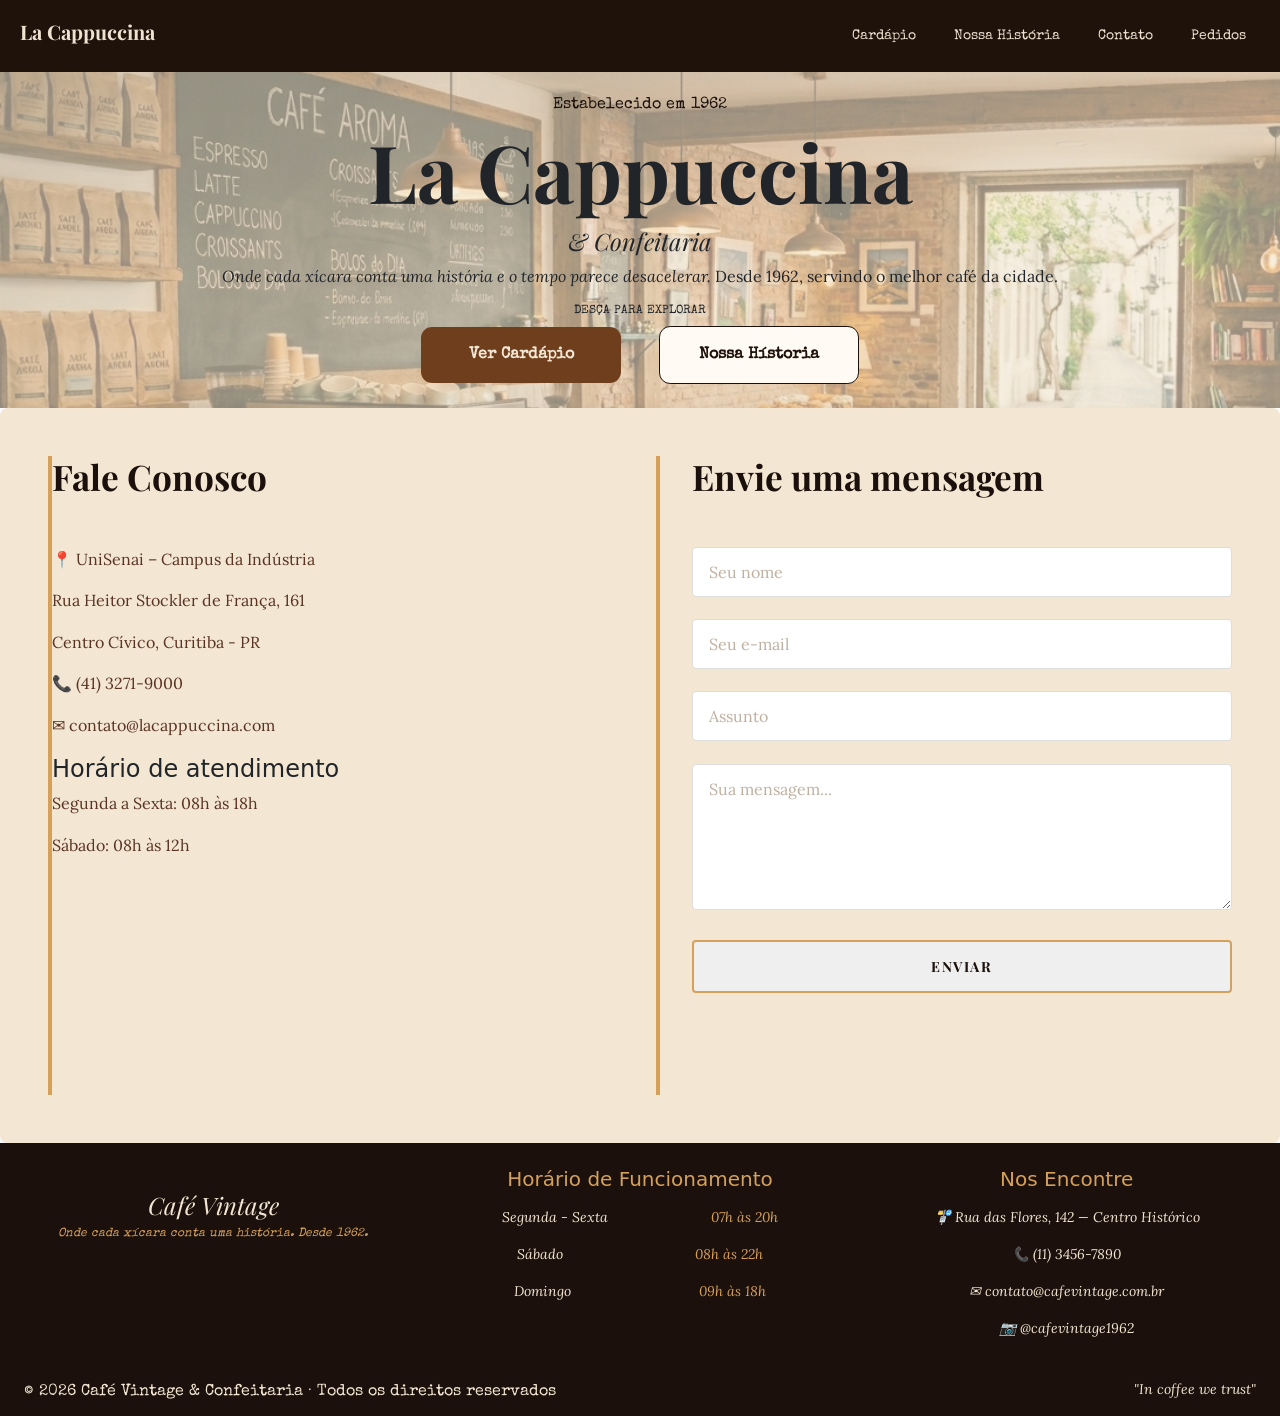
==== pages/contato.html @ 3943bbaf "Refactor website content and structure: updated titles, added new pages, and improved styling - Chan" ====
<!DOCTYPE html>
<html lang="pt-br">

<head>
    <meta charset="UTF-8">
    <meta name="viewport" content="width=device-width, initial-scale=1.0">
    <title>La Cappuccina</title>
    <link rel="preconnect" href="https://fonts.googleapis.com">
    <link rel="preconnect" href="https://fonts.gstatic.com" crossorigin>
    <link
        href="https://fonts.googleapis.com/css2?family=Lora:ital,wght@0,400;1,400&family=Playfair+Display:wght@400;600;700&family=Special+Elite&display=swap"
        rel="stylesheet">
    <link rel="stylesheet" href="../style.css">
    <link href="https://cdn.jsdelivr.net/npm/bootstrap@5.0.2/dist/css/bootstrap.min.css" rel="stylesheet"
        integrity="sha384-EVSTQN3/azprG1Anm3QDgpJLIm9Nao0Yz1ztcQTwFspd3yD65VohhpuuCOmLASjC" crossorigin="anonymous">
</head>

<body>
    <header>
        <h3>La Cappuccina</h3>
        <nav>
            <a href="../index.html">Cardápio</a>
            <a href="./historia.html">Nossa História</a>
            <a href="./contato.html" class="nav-link-container">Contato</a>
            <a href="./pedidos.html">Pedidos</a>        
        </nav>
    </header>
    <main>
        <div class="banner principal">
            <div class="banner container">
                <img src=".public/banner.png" alt="" width="500px">
                <h6>Estabelecido em 1962</h6>
                <h1>La Cappuccina</h1>
<h3><em>& Confeitaria</em></h3>
                <p><em>Onde cada xícara conta uma história e o tempo parece desacelerar.
                    </em>Desde 1962, servindo o melhor café da cidade.</p>
    
                <h5>DESÇA PARA EXPLORAR</h5>
                <button><a href="../index.html#cardapio">Ver Cardápio</a></button>
                <button><a href="./historia.html">Nossa Hístoria</a></button>                
            </div>
        </div>
        <div class="contato">
        <div class="contato-info">
            <h2>Fale Conosco</h2>
            <p>📍 UniSenai – Campus da Indústria</p>
            <p>Rua Heitor Stockler de França, 161</p>
            <p>Centro Cívico, Curitiba - PR</p>

            <p>📞 (41) 3271-9000</p>
            <p>✉ contato@lacappuccina.com</p>

            <h4>Horário de atendimento</h4>
            <p>Segunda a Sexta: 08h às 18h</p>
            <p>Sábado: 08h às 12h</p>

            <iframe
                src="https://www.google.com/maps?q=UniSenai%20Campus%20da%20Industria%20Curitiba&output=embed"
                width="100%"
                height="220"
                style="border:0; border-radius:10px;">
            </iframe>
        </div>

        <div class="contato-form">
            <h2>Envie uma mensagem</h2>

            <form>
                <input type="text" placeholder="Seu nome" required>
                <input type="email" placeholder="Seu e-mail" required>
                <input type="text" placeholder="Assunto">

                <textarea rows="5" placeholder="Sua mensagem..." required></textarea>

                <button type="submit">Enviar</button>
            </form>
        </div>

    </div>
    <footer>
        <div class="banner">
            <img src="banner.png" alt="" width="200px">
            <h3>Café Vintage</h3>
            <h5><em>
                    Onde cada xícara conta uma história.
                    Desde 1962.
                </em></h5>
        </div>
        <div class="horarios">
            <h5>Horário de Funcionamento</h5>
            <ornamento-svg class="ornament"></ornamento-svg>

            <section class="dia">
                <p>Segunda - Sexta</p>
                <p>07h às 20h</p>
            </section>
            <section class="dia">
                <p>Sábado</p>
                <p>08h às 22h</p>
            </section>
            <section class="dia">
                <p>Domingo</p>
                <p>09h às 18h</p>
            </section>
        </div>
        <div class="nosEncontre">
            <h5>Nos Encontre</h5>
            <ornamento-svg class="ornament"></ornamento-svg>

            <p>🚏 Rua das Flores, 142 — Centro Histórico</p>
            <p>📞 (11) 3456-7890</p>
            <p>✉ contato@cafevintage.com.br</p>
            <p>📷 @cafevintage1962</p>
        </div>
        <section class="rodape">
            <h6>© 2026 Café Vintage & Confeitaria · Todos os direitos reservados</h6>
            <p>"In coffee we trust"</p>
        </section>
    </footer>
    <script src="./javascript/icons.js"></script>
</body>

</html>
---- style.css ----
@import 'theme.css';

:root {
    --mogno-900: #1b100b;
    --mogno-800: #1f120b;
    --mogno-600: #5a3422;

    --cafe-700: #6f3f1d;
    --cafe-500: #8b5a2b;
    --cafe-300: #7b624d;

    --ambar-400: #d4a05a;
    --ouro: #d4a05a;

    --linho-100: #f3e6d3;
    --linho-80: #f3e6d399;
    --linho-80-card: #f3e6d3;

    --pergaminho-200: #efe2d1;
    --pergaminho-50: #fffaf3;

    --ff-titulo: "Playfair Display", serif;
    --ff-texto: "Lora", serif;
    --ff-destaque: "Special Elite", cursive;
    --ff-citacao: Georgia, serif;

    --fs-xs: 0.75rem;
    --fs-sm: 0.875rem;
    --fs-md: 1rem;
    --fs-lg: 1.25rem;
    --fs-xl: 1.5rem;
    --fs-2xl: 2rem;
    --fs-3xl: 3rem;
    --fs-4xl: 5rem;

    --fw-regular: 400;
    --fw-medium: 500;
    --fw-semibold: 600;
    --fw-bold: 700;

    --lh-texto: 1.6;
    --lh-titulo: 1.2;
}

* {
    box-sizing: border-box;
}

html, body {
    width: 100%;
    margin: 0;
    padding: 0;
}

body {
    background-color: var(--pergaminho-200);
    font-family: var(--ff-texto);
    line-height: var(--lh-texto);
}

header {
    padding: 20px;
    display: flex;
    justify-content: space-between;
    background-color: var(--mogno-800);
    color: var(--pergaminho-200);
}

header h3 {
    font-family: var(--ff-titulo);
    font-size: var(--fs-lg);
    font-weight: var(--fw-bold);
}

nav {
    display: flex;
    gap: 10px;
    align-items: center;
}

nav a {
    display: flex;
    align-items: center;
    height: 25px;
    padding: 0.5em 1em;
    text-decoration: none;
    color: var(--pergaminho-200);
    font-family: var(--ff-destaque);
    font-size: var(--fs-sm);
    transition: 0.3s ease;
}

nav a:hover {
    border-radius: 10cap;
    background-color: var(--pergaminho-200);
    color: var(--mogno-900);
}

.nav-link-contato {
    border-radius: 10cap;
    background-color: var(--pergaminho-200);
    color: var(--mogno-900);
}

.nav-link-contato:hover {
    background-color: var(--cafe-700);
    color: var(--linho-100);
}

h6 {
    font-family: var(--ff-destaque);
    font-size: var(--fs-xs);
    font-weight: var(--fw-regular);
    color: var(--cafe-300);
}

.principal {
    background: fixed;
    text-align: center;
    background-repeat: no-repeat;
    background-image: url(".public/Gemini_Generated_Image_vlwjl4vlwjl4vlwj.png");
    background-size: cover;
}

.principal button {
    padding: 16px 24px;
    margin: 0 16px 24px;
    width: 200px;
    border: none;
    border-radius: 2cap;
    background-color: var(--cafe-700);
    transition: 0.5s ease;
}

.principal button:nth-of-type(2) {
    background-color: var(--pergaminho-50);
    border: 1px solid var(--mogno-900);
}

.principal button:hover {
    transform: translateY(-3px);
    box-shadow: rgba(0, 0, 0, 0.25) 0px 54px 55px,
                rgba(0, 0, 0, 0.12) 0px -12px 30px,
                rgba(0, 0, 0, 0.12) 0px 4px 6px,
                rgba(0, 0, 0, 0.17) 0px 12px 13px,
                rgba(0, 0, 0, 0.09) 0px -3px 5px;
}

.principal button a {
    text-decoration: none;
    color: var(--linho-100);
}

.principal button:nth-of-type(2) a {
    color: var(--mogno-800);
}

.banner .container {
    width: 100%;
    max-width: none;
    background-color: var(--linho-80);
}

.banner .container h6 {
    color: var(--mogno-900);
}

.banner h1 {
    font-family: var(--ff-titulo);
    font-size: var(--fs-4xl);
    font-weight: var(--fw-bold);
    line-height: var(--lh-titulo);
}

.banner h3 {
    font-family: var(--ff-titulo);
    font-size: var(--fs-xl);
    font-style: italic;
    font-weight: var(--fw-regular);
}

.banner p:first-of-type {
    font-family: var(--ff-texto);
    font-size: var(--fs-md);
}

.banner button {
    font-family: var(--ff-destaque);
    font-size: var(--fs-md);
    font-weight: var(--fw-semibold);
}

.banner h5:last-of-type {
    font-family: var(--ff-destaque);
    font-size: var(--fs-xs);
}

.cardapio {
    margin-top: 3em;
    text-align: center;
}

.cardapio > h2,
.historia > h2,
.comentario > h2 {
    font-family: var(--ff-titulo);
    font-size: var(--fs-3xl);
    font-weight: var(--fw-bold);
}

.cardapio .container {
    display: flex;
    flex-wrap: wrap;
    justify-content: center;
    gap: 24px;
}

.cardapio .card {
    width: 450px;
    padding: 1em;
    border-radius: 2rem;
    background: var(--pergaminho-50);
}

.cardapio article h4 {
    font-family: var(--ff-titulo);
    font-size: var(--fs-lg);
    font-weight: var(--fw-semibold);
}

.cardapio .card li {
    list-style: none;
    display: flex;
    justify-content: space-between;
    align-items: center;
    margin-bottom: 10px;
}

.cardapio button {
    padding: 6px 12px;
    width: auto;
    border: 0;
    border-radius: 6px;
    background: var(--cafe-700);
    color: var(--linho-100);
    cursor: pointer;
    transition: .3s;
}

.cardapio button:hover {
    background: var(--ambar-400);
    color: var(--mogno-900);
    transform: translateY(-2px);
}

.finalizar-compra {
    margin-top: 2rem;
    text-align: center;
}

.finalizar-compra button {
    width: 220px;
    padding: 14px;
    border: 0;
    border-radius: 8px;
    background: var(--ambar-400);
    color: var(--mogno-900);
    font-weight: bold;
    cursor: pointer;
    transition: .3s;
}

.finalizar-compra button:hover {
    box-shadow: 0 10px 20px rgba(0,0,0,.2);
}

.carrinho {
    margin-top: 3rem;
    padding: 2rem;
    max-width: 600px;
    margin-inline: auto;
    text-align: center;
}

.carrinho h2 {
    font-family: var(--ff-titulo);
    font-size: var(--fs-2xl);
    margin-bottom: 1rem;
}

#cart-items {
    list-style: none;
    padding: 0;
    margin: 1rem 0;
}

#cart-items li {
    display: flex;
    justify-content: space-between;
    align-items: center;
    padding: 12px;
    margin-bottom: 10px;
    background: white;
    border-radius: 8px;
    border-left: 4px solid var(--ambar-400);
}

#cart-items button {
    padding: 6px 10px;
    border: 0;
    border-radius: 6px;
    background: #b23b3b;
    color: white;
    cursor: pointer;
    transition: .3s;
}

#cart-items button:hover {
    background: #8f2c2c;
}

.carrinho h3 {
    margin-top: 1rem;
    font-family: var(--ff-titulo);
    font-size: var(--fs-xl);
}

#finalizar {
    margin-top: 1rem;
    padding: 14px 20px;
    width: 100%;
    max-width: 240px;
    border: 0;
    border-radius: 8px;
    background: var(--ambar-400);
    color: var(--mogno-900);
    font-weight: bold;
    cursor: pointer;
    transition: .3s;
}

#finalizar:hover {
    transform: translateY(-3px);
    box-shadow: 0 10px 20px rgba(0,0,0,.2);
}

.historia {
    position: relative;
    display: flex;
    flex-direction: column;
    gap: 3rem;
    padding: 4rem 0;
    background-color: var(--mogno-800);
}

.historia::before {
    content: "";
    position: absolute;
    left: 50%;
    top: 200px;
    bottom: 0;
    width: 2px;
    background-color: var(--linho-80-card);
    backdrop-filter: blur(6px);
    z-index: 1;
}

.historia.container {
    display: flex;
    flex-direction: column;
    position: relative;
}

.historia .card {
    width: calc(50% - 80px);
    max-width: 512px;
    padding: 2rem;
    border-radius: 8px;
    position: relative;
    box-sizing: border-box;
    background-color: var(--linho-80-card);
    box-shadow: 0 4px 12px rgba(0, 0, 0, 0.15);
    transition: all 0.4s ease;
}


.historia .card:nth-child(odd) {
    align-self: flex-start;
}

.historia .card:nth-child(even) {
    align-self: flex-end;
}

.historia .card::before {
    content: "";
    position: absolute;
    top: 50%;
    width: 24px;
    height: 24px;
    border-radius: 50%;
    background-color: var(--ouro);
    border: 4px solid var(--mogno-800);
    transform: translateY(-50%);
    box-shadow: 0 0 0 4px var(--linho-80-card), 0 0 12px rgba(212, 165, 116, 0.4);
    z-index: 2;
    transition: all 0.3s ease;
}

.historia .card:nth-child(odd)::before {
    right: -72px;
}

.historia .card:nth-child(even)::before {
    left: -72px;
}

.historia .card h5 {
    font-family: var(--ff-titulo);
    font-size: 1.3rem;
    font-weight: var(--fw-bold);
    color: var(--mogno-900);
    margin-bottom: 0.8rem;
}

.historia .card em {
    font-family: var(--ff-texto);
    font-size: 0.95rem;
    color: var(--mogno-600);
    line-height: 1.8;
}

.marks {
    font-family: var(--ff-citacao);
    font-size: var(--fs-xl);
    font-style: italic;
    font-weight: var(--fw-regular);
}

.historia .date {
    margin-top: 1.5rem;
    font-family: var(--ff-destaque);
    font-size: 14px;
    font-weight: 700;
    color: var(--ouro);
    letter-spacing: 1px;
}

.underline {
    font-family: var(--ff-destaque);
    font-size: var(--fs-sm);
}

.historia .destaque {
    position: relative;
    z-index: 3;
    margin: 0 2rem;
    padding: 2.5rem;
    border-radius: 8px;
    background-color: var(--linho-80-card);
    box-shadow: 0 4px 12px rgba(0, 0, 0, 0.1);
}

.historia .destaque h6 {
    font-size: 11px;
    letter-spacing: 3px;
    text-transform: uppercase;
    color: var(--ouro);
    margin-bottom: 0.5rem;
}

.historia .destaque h2 {
    font-family: var(--ff-titulo);
    font-size: 2.2rem;
    font-weight: var(--fw-bold);
    color: var(--mogno-900);
    margin-bottom: 1.5rem;
}

.historia .marks {
    font-size: 1.1rem;
    color: var(--mogno-600);
    margin-bottom: 1.5rem;
    line-height: 1.8;
    border-left: 3px solid var(--ouro);
    padding-left: 1.5rem;
}

.historia .underline {
    font-size: 12px;
    letter-spacing: 1px;
    color: var(--mogno-600);
    font-weight: 600;
}

.comentario {
    margin-top: 3em;
    text-align: center;
    padding: 4rem 2rem;
    background-color: var(--linho-100);
}

.comentario h6 {
    font-size: 12px;
    letter-spacing: 2px;
    text-transform: uppercase;
    color: #8b7d6b;
    margin-bottom: 0.5rem;
}

.comentario h2 {
    font-family: var(--ff-titulo);
    font-size: 2.5rem;
    font-weight: var(--fw-bold);
    color: var(--mogno-900);
    margin-bottom: 3rem;
}

.comentario .container,
.comentario-container {
    display: grid;
    grid-template-columns: repeat(auto-fit, minmax(350px, 1fr));
    gap: 2rem;
    margin: 0 auto;
    padding: 0 1rem;
    max-width: 1200px;
}

.comentario .card {
    background: white;
    padding: 2rem;
    margin-bottom: 10px;
    border-left: 4px solid var(--ouro);
    border-radius: 8px;
    box-shadow: 0 2px 8px rgba(0, 0, 0, 0.08);
    transition: all 0.3s ease;
    text-align: left;
}

.comentario .card:hover {
    transform: translateY(-4px);
    box-shadow: 0 8px 16px rgba(0, 0, 0, 0.12);
}

.comentario .client,
.comentario .cliente {
    font-family: var(--ff-texto);
    font-size: var(--fs-md);
    font-style: italic;
}

.comentario .client {
    font-family: var(--ff-titulo);
    font-size: 1.2rem;
    font-weight: 600;
    color: var(--mogno-900);
    margin-bottom: 0.5rem;
}

.comentario .avaliacao {
    font-size: 0.9rem;
    color: var(--ouro);
    margin-bottom: 1rem;
    letter-spacing: 2px;
}

.comentario .comentario,
.comentario .texto {
    font-size: 0.95rem;
    color: var(--mogno-600);
    line-height: 1.7;
    font-style: italic;
}

.contato {
    background-color: var(--linho-80-card);
    display: flex;
    justify-content: space-between;
    gap: 3rem;
    margin: 0 auto;
    padding: 3rem;
    border-radius: 8px;
    box-shadow: 0 4px 16px rgba(27, 16, 11, 0.08);
}

.contato h6 {
    font-family: var(--ff-titulo);
    font-size: var(--fs-xs);
    letter-spacing: 3px;
    text-transform: uppercase;
    color: var(--ambar-400);
    margin-bottom: 0.8rem;
    font-weight: var(--fw-bold);
}

.contato h2 {
    font-family: var(--ff-titulo);
    font-size: 2.2rem;
    font-weight: var(--fw-bold);
    color: var(--mogno-900);
    margin-bottom: 3rem;
    position: relative;
    display: inline-block;
}

.contato-info,
.contato-form {
    width: 100%;
    text-align: left;
    padding-left: 2rem;
    border-left: 4px solid var(--ambar-400);
}

.contato-info {
    display: flex;
    flex-direction: column;
    justify-content: space-between;
    padding: 0;
}

.contato-info h3,
.contato-form h3 {
    font-family: var(--ff-titulo);
    font-size: 1.4rem;
    font-weight: var(--fw-bold);
    color: var(--mogno-900);
    margin-bottom: 2rem;
}

.contato-info-item {
    margin-bottom: 2.2rem;
    display: flex;
    align-items: flex-start;
    gap: 1.2rem;
}

.contato-info-item:last-child {
    margin-bottom: 0;
}

.contato-info-icon {
    font-size: 1.6rem;
    width: 32px;
    display: flex;
    align-items: center;
    justify-content: center;
    color: var(--ambar-400);
    flex-shrink: 0;
    opacity: 0.9;
}

.contato-info-label,
.form-group label {
    font-family: var(--ff-titulo);
    font-size: var(--fs-xs);
    letter-spacing: 1px;
    text-transform: uppercase;
    color: var(--mogno-900);
    font-weight: var(--fw-bold);
    margin-bottom: 0.6rem;
}

.contato-info-label {
    color: var(--ambar-400);
    letter-spacing: 1.5px;
}

.contato-info p {
    font-family: var(--ff-texto);
    font-size: var(--fs-md);
    color: var(--mogno-600);
    line-height: var(--lh-texto);
}

.contato-form form {
    display: flex;
    flex-direction: column;
    gap: 1.4rem;
}

.form-group {
    display: flex;
    flex-direction: column;
}

.contato-form input,
.contato-form textarea {
    padding: 12px 16px;
    border-radius: 4px;
    border: 1px solid #ddd;
    font-family: var(--ff-texto);
    font-size: var(--fs-md);
    background: white;
    color: var(--mogno-900);
    transition: all 0.3s ease;
    line-height: 1.5;
}

.contato-form input::placeholder,
.contato-form textarea::placeholder {
    color: #c0b0a0;
}

.contato-form input:hover,
.contato-form textarea:hover {
    border-color: var(--ambar-400);
}

.contato-form input:focus,
.contato-form textarea:focus {
    outline: none;
    border-color: var(--ambar-400);
    box-shadow: 0 0 0 3px rgba(212, 160, 90, 0.15);
    background: rgba(243, 230, 211, 0.5);
}

.contato-form textarea {
    min-height: 130px;
    resize: vertical;
    font-size: var(--fs-md);
}

.contato-form button {
    padding: 14px 32px;
    margin-top: 0.5rem;
    border: 2px solid var(--ambar-400);
    border-radius: 4px;
    cursor: pointer;
    font-family: var(--ff-titulo);
    font-weight: var(--fw-bold);
    font-size: var(--fs-sm);
    color: var(--mogno-900);
    transition: all 0.3s cubic-bezier(0.175, 0.885, 0.32, 1.275);
    letter-spacing: 1.5px;
    text-transform: uppercase;
}

footer {
    display: flex;
    flex-wrap: wrap;
    background-color: var(--mogno-900);
    color: var(--linho-100);
}

footer div {
    flex: 1;
    margin: 24px;
    text-align: center;
}

footer section {
    width: 100%;
    display: flex;
    align-items: center;
    justify-content: space-between;
}

footer h5,
footer .dia p:nth-child(2) {
    color: var(--ambar-400);
}

footer p {
    font-family: var(--ff-texto);
    font-size: var(--fs-sm);
    font-style: italic;
}

footer .dia {
    justify-content: space-around;
}

.rodape {
    padding: 0 24px;
}

ornamento-svg,
coffee-svg {
    display: block;
}

.ornament {
    max-width: 200px;
    width: auto;
    margin: 1rem auto;
}

.coffee {
    width: 120px;
}

.painel {
    padding: 2rem;
    background: var(--pergaminho-200);
    min-height: 100vh;
}

.painel h2 {
    text-align: center;
    font-family: var(--ff-titulo);
    font-size: var(--fs-3xl);
    margin-bottom: 2rem;
    color: var(--mogno-900);
}

#orders-container {
    display: flex;
    flex-direction: column;
    gap: 1.5rem;
}

.order-card {
    background: #fff;
    border-radius: 14px;
    padding: 1.5rem;
    box-shadow: 0 10px 25px rgba(0,0,0,.12);
    border-left: 5px solid var(--ambar-400);
    display: flex;
    flex-direction: column;
    gap: 1rem;
}

.order-header {
    display: flex;
    justify-content: space-between;
    align-items: center;
}

.order-id {
    font-weight: bold;
    font-family: var(--ff-titulo);
    color: var(--mogno-900);
}

.order-date {
    font-size: .85rem;
    opacity: .7;
}

.order-items {
    list-style: none;
    padding: 0;
    margin: 0;
    max-height: 200px;
    overflow-y: auto;
}

.order-items li {
    display: flex;
    justify-content: space-between;
    padding: 8px 0;
    border-bottom: 1px solid #eee;
    font-size: .95rem;
}

.order-total {
    display: flex;
    justify-content: space-between;
    font-weight: bold;
    font-size: 1.1rem;
    border-top: 2px solid #ddd;
    padding-top: .8rem;
}

.order-actions {
    display: flex;
    gap: 10px;
}

.order-btn {
    flex: 1;
    padding: 10px;
    border: none;
    border-radius: 10px;
    cursor: pointer;
    font-weight: bold;
    transition: .25s;
}

.order-btn:hover {
    transform: translateY(-2px);
}

.btn-preparar {
    background: var(--ambar-400);
    color: var(--mogno-900);
}

.btn-pronto {
    background: #3cb371;
    color: white;
}

.btn-cancelar {
    background: #b23b3b;
    color: white;
}

.btn-cancelar:hover {
    background: #8f2c2c;
}
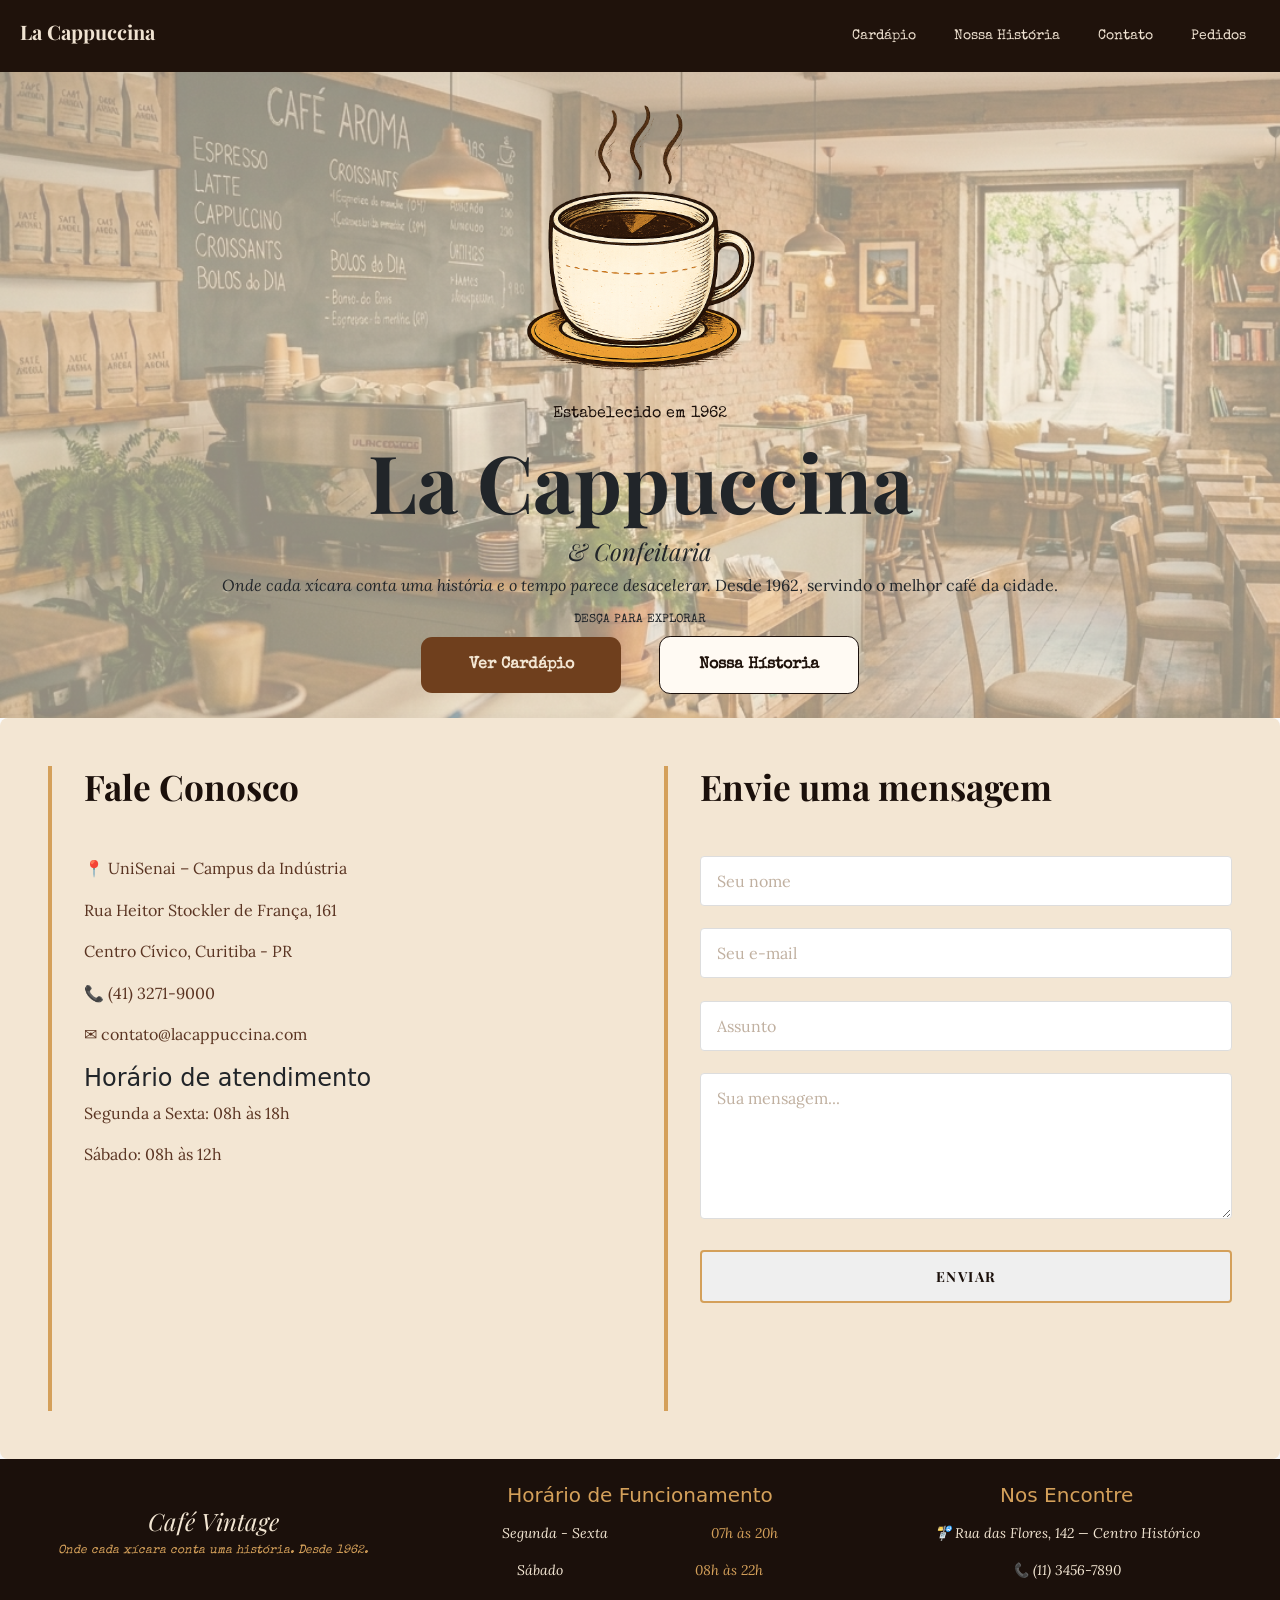
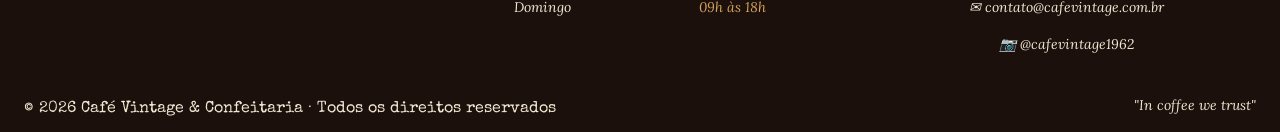
==== commit f674398f: "Fix links and update image paths in HTML files" ====
--- a/pages/contato.html
+++ b/pages/contato.html
@@ -28,7 +28,7 @@
     <main>
         <div class="banner principal">
             <div class="banner container">
-                <img src=".public/banner.png" alt="" width="500px">
+                <img src="../.public/banner.png" alt="" width="500px">
                 <h6>Estabelecido em 1962</h6>
                 <h1>La Cappuccina</h1>
 <h3><em>& Confeitaria</em></h3>
--- a/style.css
+++ b/style.css
@@ -611,13 +611,6 @@
     border-left: 4px solid var(--ambar-400);
 }
 
-.contato-info {
-    display: flex;
-    flex-direction: column;
-    justify-content: space-between;
-    padding: 0;
-}
-
 .contato-info h3,
 .contato-form h3 {
     font-family: var(--ff-titulo);
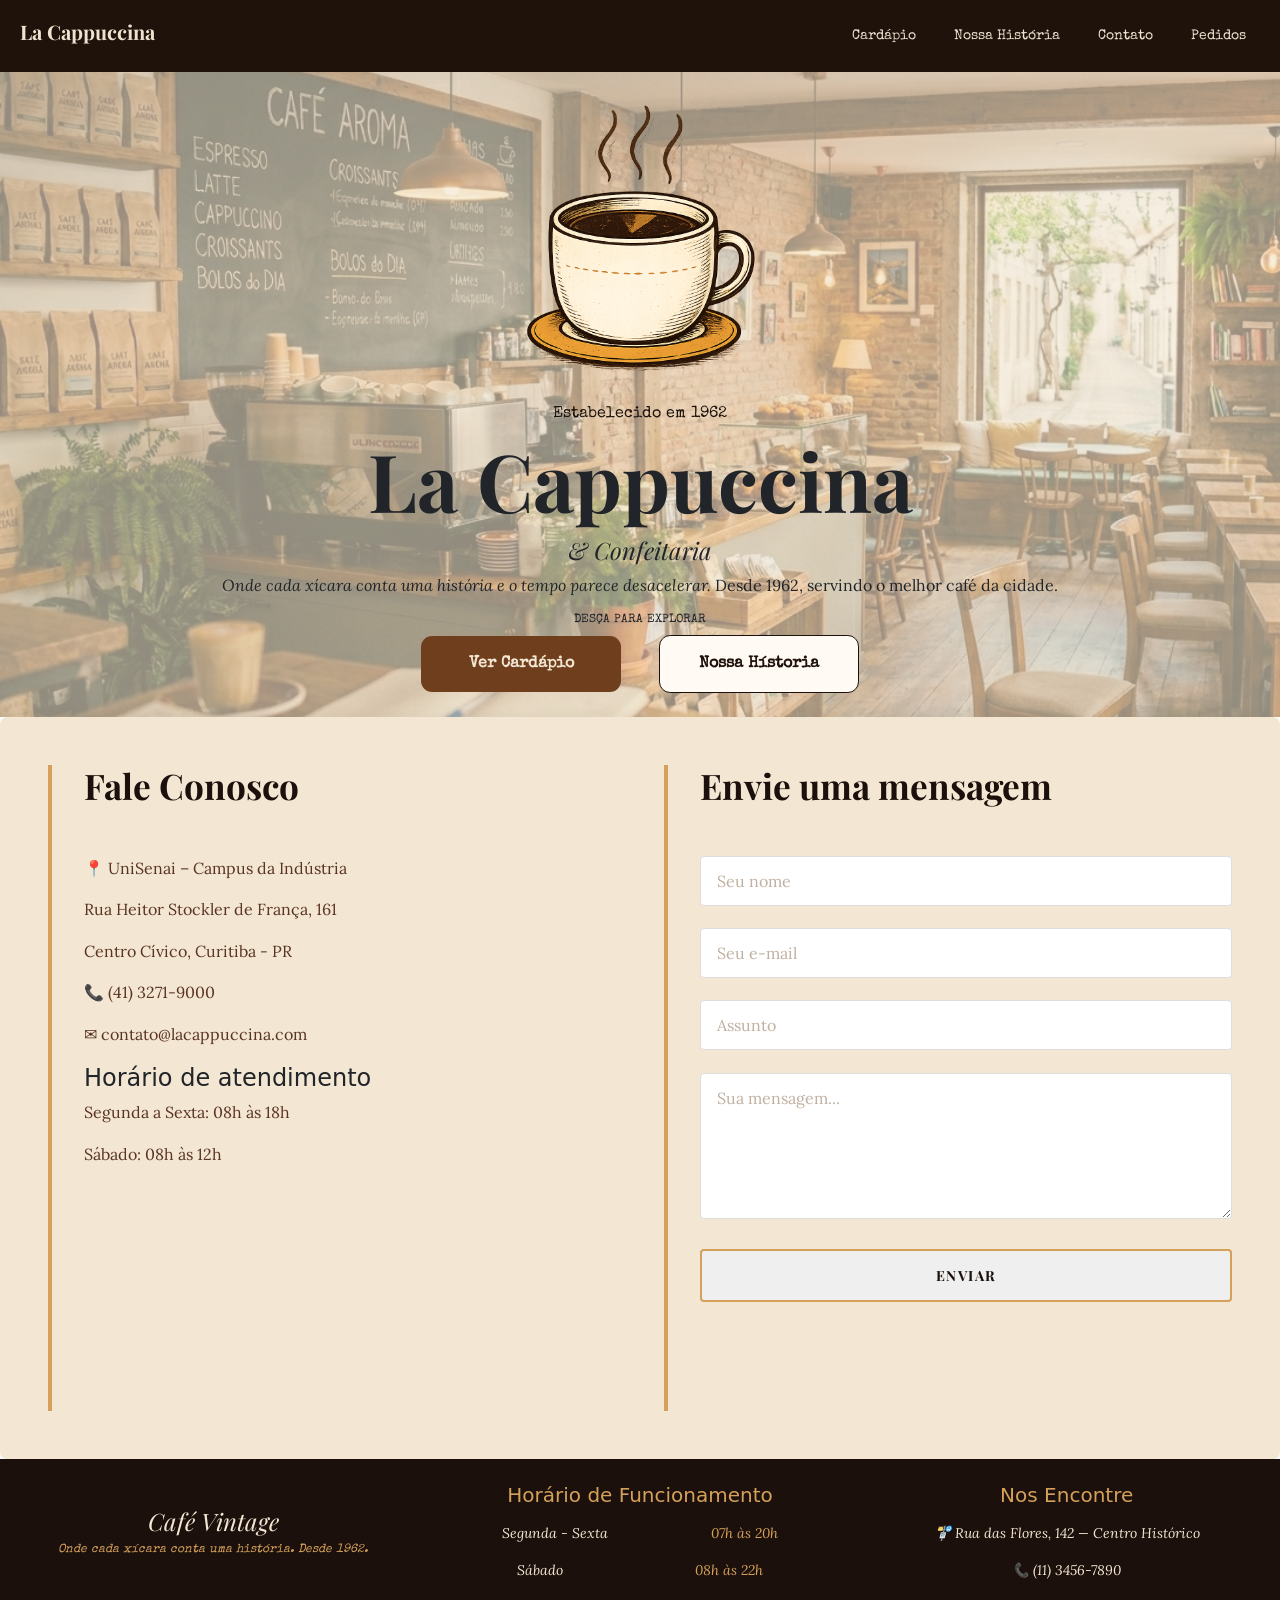
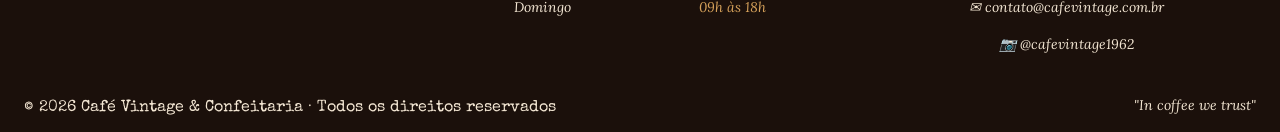
==== commit 2ad12b88: "Aprimora estilo e estrutura do cardápio com classes CSS e responsividade" ====
--- a/pages/contato.html
+++ b/pages/contato.html
@@ -28,7 +28,7 @@
     <main>
         <div class="banner principal">
             <div class="banner container">
-                <img src="../.public/banner.png" alt="" width="500px">
+                <img src="../.public/banner.png" alt="" class="img-fluid">
                 <h6>Estabelecido em 1962</h6>
                 <h1>La Cappuccina</h1>
 <h3><em>& Confeitaria</em></h3>
--- a/style.css
+++ b/style.css
@@ -113,7 +113,12 @@
     font-weight: var(--fw-regular);
     color: var(--cafe-300);
 }
-
+.img-fluid{
+    display: flex;
+    margin: 0 auto;
+    max-width: 500px;
+    max-height: 333px;
+}
 .principal {
     background: fixed;
     text-align: center;
@@ -342,6 +347,17 @@
 #finalizar:hover {
     transform: translateY(-3px);
     box-shadow: 0 10px 20px rgba(0,0,0,.2);
+}
+.cardapio-lista{
+    list-style: none;
+    padding: 0;
+    margin: 0;
+}
+
+.cardapio-lista li p{
+    font-family: var(--ff-texto);
+    font-size: var(--fs-sm);
+    color: var(--mogno-900);
 }
 
 .historia {
@@ -518,8 +534,8 @@
 
 .comentario .container,
 .comentario-container {
-    display: grid;
-    grid-template-columns: repeat(auto-fit, minmax(350px, 1fr));
+    display: flex;
+    flex-direction: column;
     gap: 2rem;
     margin: 0 auto;
     padding: 0 1rem;
@@ -891,4 +907,31 @@
 
 .btn-cancelar:hover {
     background: #8f2c2c;
-}+}
+
+@media (max-width: 768px) {
+    
+    .historia .card {
+        width: 100%;
+    }
+
+    .historia .card::before {
+        display: none;
+    }
+
+    .historia::before {
+        display: none;
+    }
+    header, nav{
+        flex-direction: column;
+        gap: 16px;
+    }
+    .banner h1 {
+        font-size: var(--fs-3xl);
+    }
+    .cardapio-lista li{
+        display: flex;
+        flex-direction: column;
+        gap: 4px;
+    }
+}
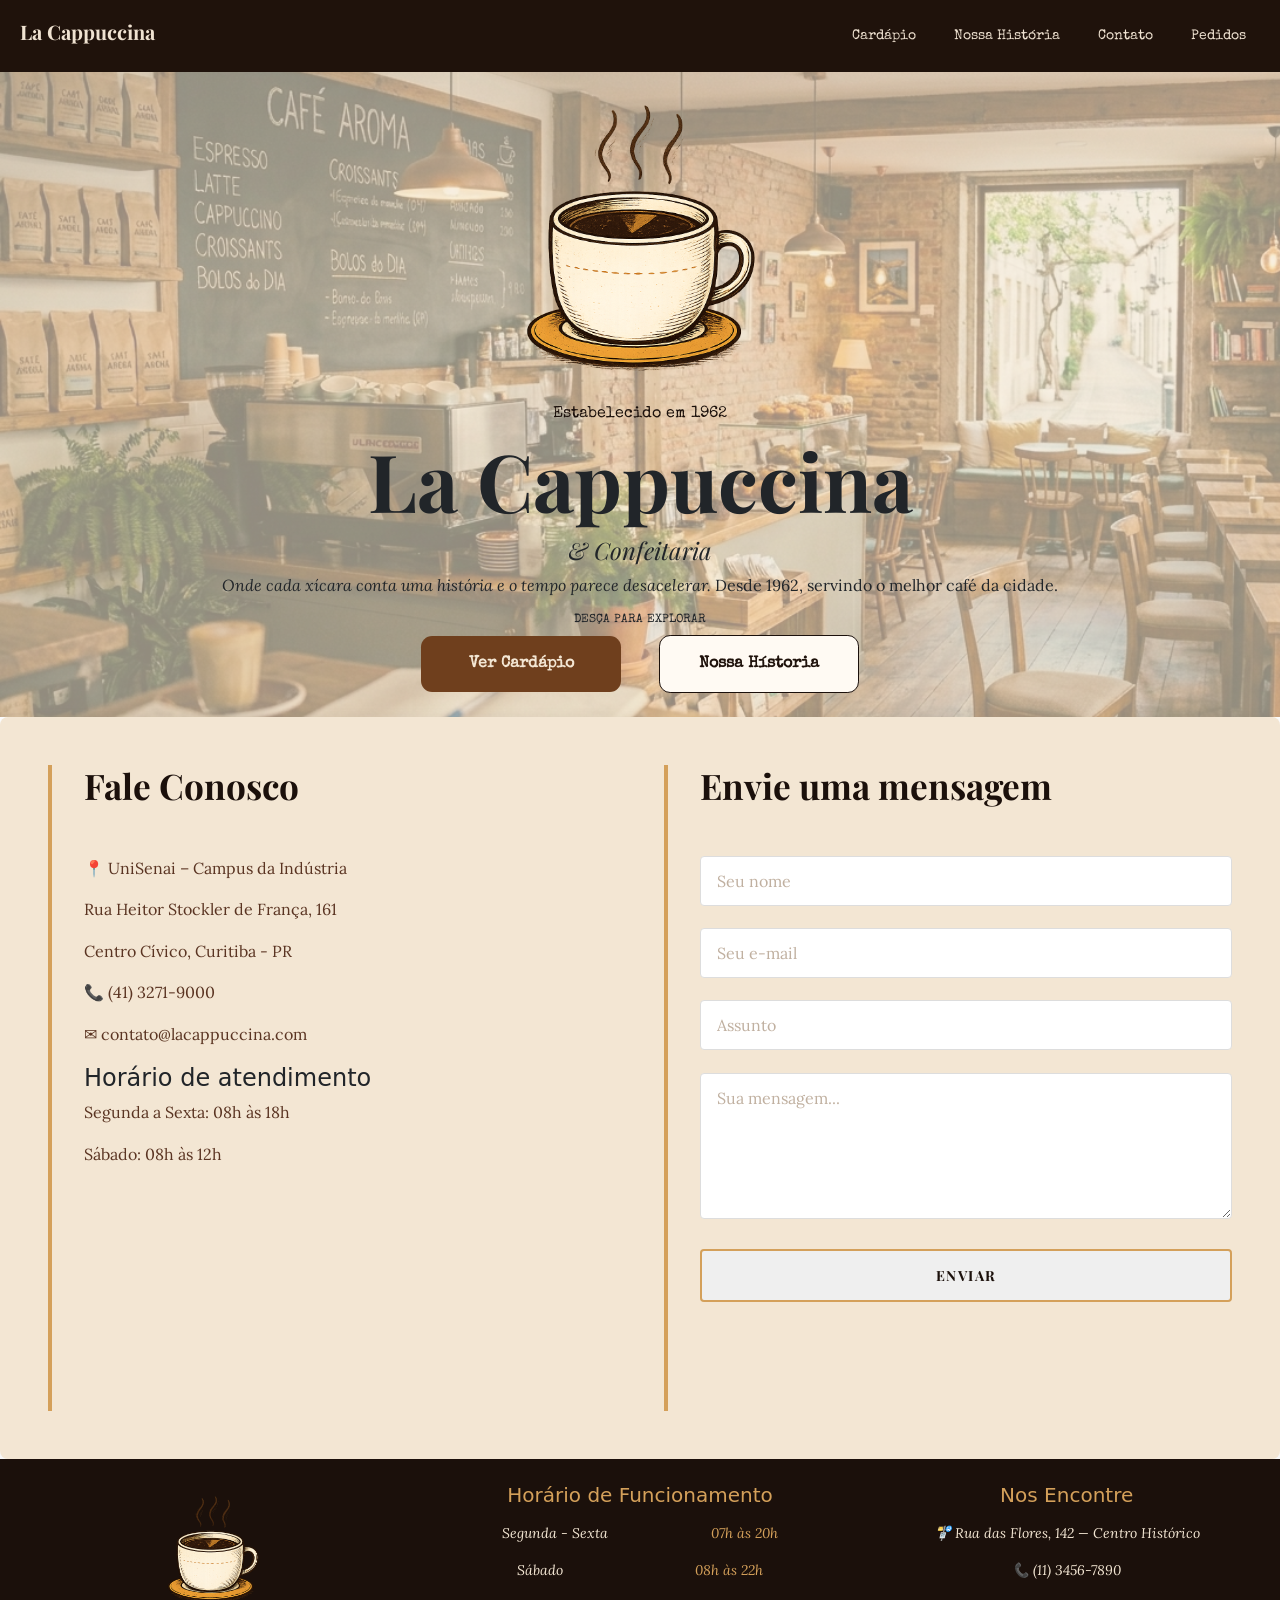
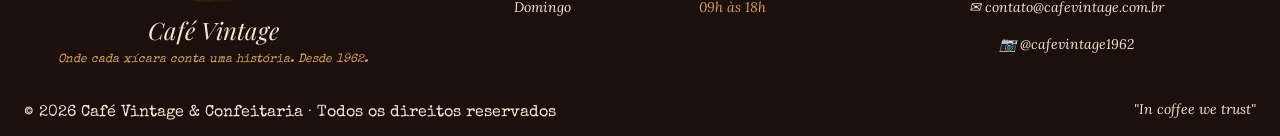
==== commit 7ec85d57: "Atualiza caminho da imagem do banner no rodapé" ====
--- a/pages/contato.html
+++ b/pages/contato.html
@@ -22,7 +22,7 @@
             <a href="../index.html">Cardápio</a>
             <a href="./historia.html">Nossa História</a>
             <a href="./contato.html" class="nav-link-container">Contato</a>
-            <a href="./pedidos.html">Pedidos</a>        
+            <a href="./pedidos.html">Pedidos</a>
         </nav>
     </header>
     <main>
@@ -31,93 +31,90 @@
                 <img src="../.public/banner.png" alt="" class="img-fluid">
                 <h6>Estabelecido em 1962</h6>
                 <h1>La Cappuccina</h1>
-<h3><em>& Confeitaria</em></h3>
+                <h3><em>& Confeitaria</em></h3>
                 <p><em>Onde cada xícara conta uma história e o tempo parece desacelerar.
                     </em>Desde 1962, servindo o melhor café da cidade.</p>
-    
+
                 <h5>DESÇA PARA EXPLORAR</h5>
                 <button><a href="../index.html#cardapio">Ver Cardápio</a></button>
-                <button><a href="./historia.html">Nossa Hístoria</a></button>                
+                <button><a href="./historia.html">Nossa Hístoria</a></button>
             </div>
         </div>
         <div class="contato">
-        <div class="contato-info">
-            <h2>Fale Conosco</h2>
-            <p>📍 UniSenai – Campus da Indústria</p>
-            <p>Rua Heitor Stockler de França, 161</p>
-            <p>Centro Cívico, Curitiba - PR</p>
+            <div class="contato-info">
+                <h2>Fale Conosco</h2>
+                <p>📍 UniSenai – Campus da Indústria</p>
+                <p>Rua Heitor Stockler de França, 161</p>
+                <p>Centro Cívico, Curitiba - PR</p>
 
-            <p>📞 (41) 3271-9000</p>
-            <p>✉ contato@lacappuccina.com</p>
+                <p>📞 (41) 3271-9000</p>
+                <p>✉ contato@lacappuccina.com</p>
 
-            <h4>Horário de atendimento</h4>
-            <p>Segunda a Sexta: 08h às 18h</p>
-            <p>Sábado: 08h às 12h</p>
+                <h4>Horário de atendimento</h4>
+                <p>Segunda a Sexta: 08h às 18h</p>
+                <p>Sábado: 08h às 12h</p>
 
-            <iframe
-                src="https://www.google.com/maps?q=UniSenai%20Campus%20da%20Industria%20Curitiba&output=embed"
-                width="100%"
-                height="220"
-                style="border:0; border-radius:10px;">
-            </iframe>
+                <iframe src="https://www.google.com/maps?q=UniSenai%20Campus%20da%20Industria%20Curitiba&output=embed"
+                    width="100%" height="220" style="border:0; border-radius:10px;">
+                </iframe>
+            </div>
+
+            <div class="contato-form">
+                <h2>Envie uma mensagem</h2>
+
+                <form>
+                    <input type="text" placeholder="Seu nome" required>
+                    <input type="email" placeholder="Seu e-mail" required>
+                    <input type="text" placeholder="Assunto">
+
+                    <textarea rows="5" placeholder="Sua mensagem..." required></textarea>
+
+                    <button type="submit">Enviar</button>
+                </form>
+            </div>
+
         </div>
+        <footer>
+            <div class="banner">
+                <img src="../.public/banner.png" alt="" width="200px">
+                <h3>Café Vintage</h3>
+                <h5><em>
+                        Onde cada xícara conta uma história.
+                        Desde 1962.
+                    </em></h5>
+            </div>
+            <div class="horarios">
+                <h5>Horário de Funcionamento</h5>
+                <ornamento-svg class="ornament"></ornamento-svg>
 
-        <div class="contato-form">
-            <h2>Envie uma mensagem</h2>
+                <section class="dia">
+                    <p>Segunda - Sexta</p>
+                    <p>07h às 20h</p>
+                </section>
+                <section class="dia">
+                    <p>Sábado</p>
+                    <p>08h às 22h</p>
+                </section>
+                <section class="dia">
+                    <p>Domingo</p>
+                    <p>09h às 18h</p>
+                </section>
+            </div>
+            <div class="nosEncontre">
+                <h5>Nos Encontre</h5>
+                <ornamento-svg class="ornament"></ornamento-svg>
 
-            <form>
-                <input type="text" placeholder="Seu nome" required>
-                <input type="email" placeholder="Seu e-mail" required>
-                <input type="text" placeholder="Assunto">
-
-                <textarea rows="5" placeholder="Sua mensagem..." required></textarea>
-
-                <button type="submit">Enviar</button>
-            </form>
-        </div>
-
-    </div>
-    <footer>
-        <div class="banner">
-            <img src="banner.png" alt="" width="200px">
-            <h3>Café Vintage</h3>
-            <h5><em>
-                    Onde cada xícara conta uma história.
-                    Desde 1962.
-                </em></h5>
-        </div>
-        <div class="horarios">
-            <h5>Horário de Funcionamento</h5>
-            <ornamento-svg class="ornament"></ornamento-svg>
-
-            <section class="dia">
-                <p>Segunda - Sexta</p>
-                <p>07h às 20h</p>
+                <p>🚏 Rua das Flores, 142 — Centro Histórico</p>
+                <p>📞 (11) 3456-7890</p>
+                <p>✉ contato@cafevintage.com.br</p>
+                <p>📷 @cafevintage1962</p>
+            </div>
+            <section class="rodape">
+                <h6>© 2026 Café Vintage & Confeitaria · Todos os direitos reservados</h6>
+                <p>"In coffee we trust"</p>
             </section>
-            <section class="dia">
-                <p>Sábado</p>
-                <p>08h às 22h</p>
-            </section>
-            <section class="dia">
-                <p>Domingo</p>
-                <p>09h às 18h</p>
-            </section>
-        </div>
-        <div class="nosEncontre">
-            <h5>Nos Encontre</h5>
-            <ornamento-svg class="ornament"></ornamento-svg>
-
-            <p>🚏 Rua das Flores, 142 — Centro Histórico</p>
-            <p>📞 (11) 3456-7890</p>
-            <p>✉ contato@cafevintage.com.br</p>
-            <p>📷 @cafevintage1962</p>
-        </div>
-        <section class="rodape">
-            <h6>© 2026 Café Vintage & Confeitaria · Todos os direitos reservados</h6>
-            <p>"In coffee we trust"</p>
-        </section>
-    </footer>
-    <script src="./javascript/icons.js"></script>
+        </footer>
+        <script src="./javascript/icons.js"></script>
 </body>
 
 </html>
--- a/style.css
+++ b/style.css
@@ -934,4 +934,8 @@
         flex-direction: column;
         gap: 4px;
     }
-}
+    .contato{
+        flex-direction: column;
+        gap: 2rem;
+    }
+}
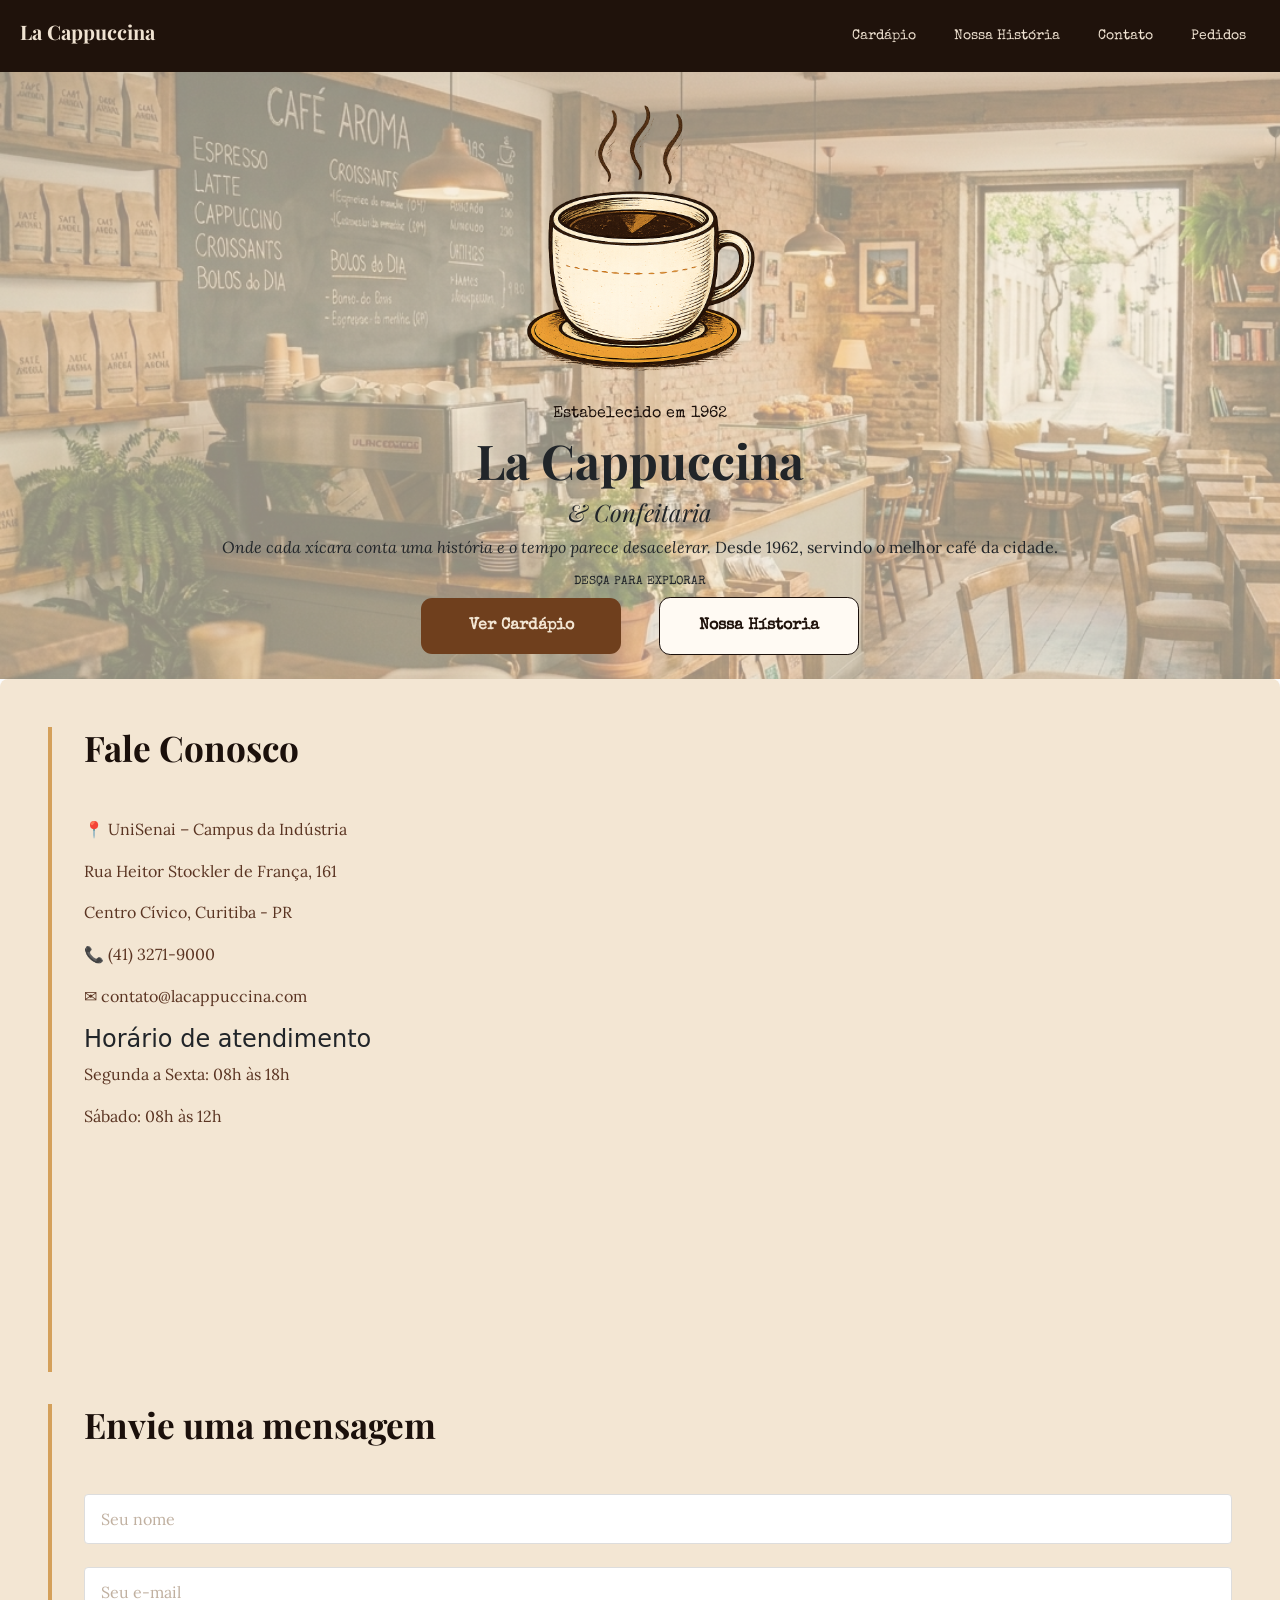
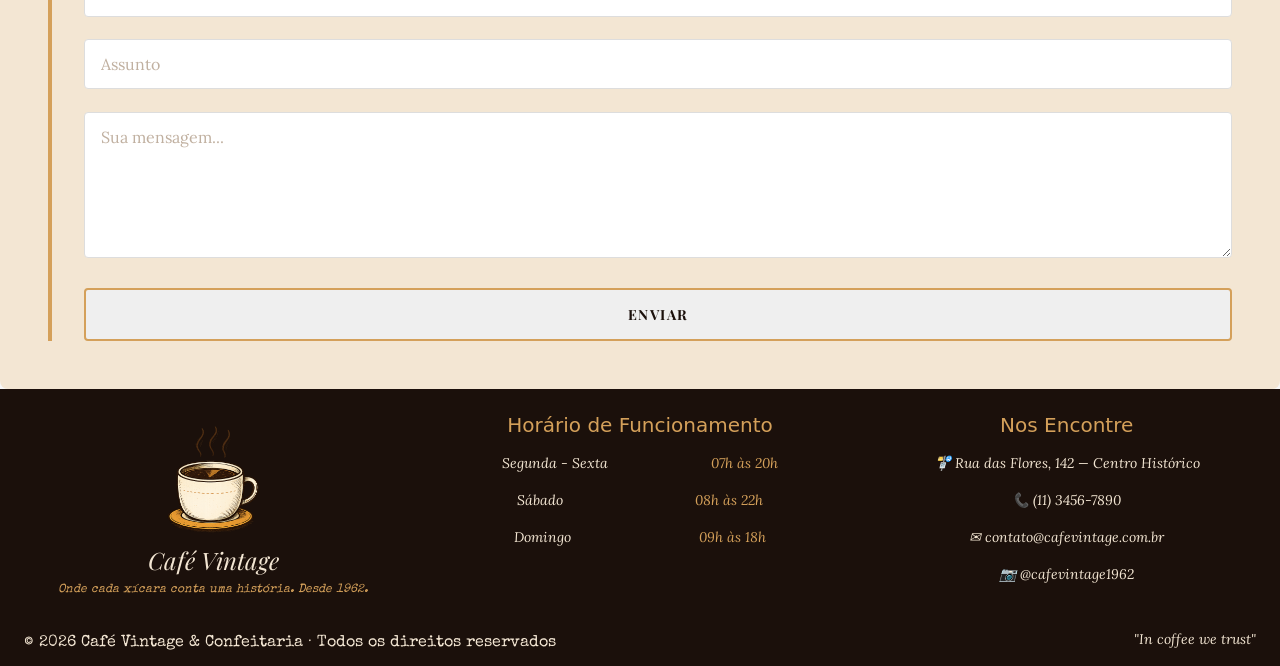
==== commit 3dbd264e: "Add files via upload" ====
--- a/pages/contato.html
+++ b/pages/contato.html
@@ -1,120 +1,120 @@
-<!DOCTYPE html>
-<html lang="pt-br">
-
-<head>
-    <meta charset="UTF-8">
-    <meta name="viewport" content="width=device-width, initial-scale=1.0">
-    <title>La Cappuccina</title>
-    <link rel="preconnect" href="https://fonts.googleapis.com">
-    <link rel="preconnect" href="https://fonts.gstatic.com" crossorigin>
-    <link
-        href="https://fonts.googleapis.com/css2?family=Lora:ital,wght@0,400;1,400&family=Playfair+Display:wght@400;600;700&family=Special+Elite&display=swap"
-        rel="stylesheet">
-    <link rel="stylesheet" href="../style.css">
-    <link href="https://cdn.jsdelivr.net/npm/bootstrap@5.0.2/dist/css/bootstrap.min.css" rel="stylesheet"
-        integrity="sha384-EVSTQN3/azprG1Anm3QDgpJLIm9Nao0Yz1ztcQTwFspd3yD65VohhpuuCOmLASjC" crossorigin="anonymous">
-</head>
-
-<body>
-    <header>
-        <h3>La Cappuccina</h3>
-        <nav>
-            <a href="../index.html">Cardápio</a>
-            <a href="./historia.html">Nossa História</a>
-            <a href="./contato.html" class="nav-link-container">Contato</a>
-            <a href="./pedidos.html">Pedidos</a>
-        </nav>
-    </header>
-    <main>
-        <div class="banner principal">
-            <div class="banner container">
-                <img src="../.public/banner.png" alt="" class="img-fluid">
-                <h6>Estabelecido em 1962</h6>
-                <h1>La Cappuccina</h1>
-                <h3><em>& Confeitaria</em></h3>
-                <p><em>Onde cada xícara conta uma história e o tempo parece desacelerar.
-                    </em>Desde 1962, servindo o melhor café da cidade.</p>
-
-                <h5>DESÇA PARA EXPLORAR</h5>
-                <button><a href="../index.html#cardapio">Ver Cardápio</a></button>
-                <button><a href="./historia.html">Nossa Hístoria</a></button>
-            </div>
-        </div>
-        <div class="contato">
-            <div class="contato-info">
-                <h2>Fale Conosco</h2>
-                <p>📍 UniSenai – Campus da Indústria</p>
-                <p>Rua Heitor Stockler de França, 161</p>
-                <p>Centro Cívico, Curitiba - PR</p>
-
-                <p>📞 (41) 3271-9000</p>
-                <p>✉ contato@lacappuccina.com</p>
-
-                <h4>Horário de atendimento</h4>
-                <p>Segunda a Sexta: 08h às 18h</p>
-                <p>Sábado: 08h às 12h</p>
-
-                <iframe src="https://www.google.com/maps?q=UniSenai%20Campus%20da%20Industria%20Curitiba&output=embed"
-                    width="100%" height="220" style="border:0; border-radius:10px;">
-                </iframe>
-            </div>
-
-            <div class="contato-form">
-                <h2>Envie uma mensagem</h2>
-
-                <form>
-                    <input type="text" placeholder="Seu nome" required>
-                    <input type="email" placeholder="Seu e-mail" required>
-                    <input type="text" placeholder="Assunto">
-
-                    <textarea rows="5" placeholder="Sua mensagem..." required></textarea>
-
-                    <button type="submit">Enviar</button>
-                </form>
-            </div>
-
-        </div>
-        <footer>
-            <div class="banner">
-                <img src="../.public/banner.png" alt="" width="200px">
-                <h3>Café Vintage</h3>
-                <h5><em>
-                        Onde cada xícara conta uma história.
-                        Desde 1962.
-                    </em></h5>
-            </div>
-            <div class="horarios">
-                <h5>Horário de Funcionamento</h5>
-                <ornamento-svg class="ornament"></ornamento-svg>
-
-                <section class="dia">
-                    <p>Segunda - Sexta</p>
-                    <p>07h às 20h</p>
-                </section>
-                <section class="dia">
-                    <p>Sábado</p>
-                    <p>08h às 22h</p>
-                </section>
-                <section class="dia">
-                    <p>Domingo</p>
-                    <p>09h às 18h</p>
-                </section>
-            </div>
-            <div class="nosEncontre">
-                <h5>Nos Encontre</h5>
-                <ornamento-svg class="ornament"></ornamento-svg>
-
-                <p>🚏 Rua das Flores, 142 — Centro Histórico</p>
-                <p>📞 (11) 3456-7890</p>
-                <p>✉ contato@cafevintage.com.br</p>
-                <p>📷 @cafevintage1962</p>
-            </div>
-            <section class="rodape">
-                <h6>© 2026 Café Vintage & Confeitaria · Todos os direitos reservados</h6>
-                <p>"In coffee we trust"</p>
-            </section>
-        </footer>
-        <script src="./javascript/icons.js"></script>
-</body>
-
+<!DOCTYPE html>
+<html lang="pt-br">
+
+<head>
+    <meta charset="UTF-8">
+    <meta name="viewport" content="width=device-width, initial-scale=1.0">
+    <title>La Cappuccina</title>
+    <link rel="preconnect" href="https://fonts.googleapis.com">
+    <link rel="preconnect" href="https://fonts.gstatic.com" crossorigin>
+    <link
+        href="https://fonts.googleapis.com/css2?family=Lora:ital,wght@0,400;1,400&family=Playfair+Display:wght@400;600;700&family=Special+Elite&display=swap"
+        rel="stylesheet">
+    <link rel="stylesheet" href="../style.css">
+    <link href="https://cdn.jsdelivr.net/npm/bootstrap@5.0.2/dist/css/bootstrap.min.css" rel="stylesheet"
+        integrity="sha384-EVSTQN3/azprG1Anm3QDgpJLIm9Nao0Yz1ztcQTwFspd3yD65VohhpuuCOmLASjC" crossorigin="anonymous">
+</head>
+
+<body>
+    <header>
+        <h3>La Cappuccina</h3>
+        <nav>
+            <a href="../index.html">Cardápio</a>
+            <a href="./historia.html">Nossa História</a>
+            <a href="./contato.html" class="nav-link-container">Contato</a>
+            <a href="./pedidos.html">Pedidos</a>
+        </nav>
+    </header>
+    <main>
+        <div class="banner principal">
+            <div class="banner container">
+                <img src="../.public/banner.png" alt="" class="img-fluid">
+                <h6>Estabelecido em 1962</h6>
+                <h1>La Cappuccina</h1>
+                <h3><em>& Confeitaria</em></h3>
+                <p><em>Onde cada xícara conta uma história e o tempo parece desacelerar.
+                    </em>Desde 1962, servindo o melhor café da cidade.</p>
+
+                <h5>DESÇA PARA EXPLORAR</h5>
+                <button><a href="../index.html#cardapio">Ver Cardápio</a></button>
+                <button><a href="./historia.html">Nossa Hístoria</a></button>
+            </div>
+        </div>
+        <div class="contato">
+            <div class="contato-info">
+                <h2>Fale Conosco</h2>
+                <p>📍 UniSenai – Campus da Indústria</p>
+                <p>Rua Heitor Stockler de França, 161</p>
+                <p>Centro Cívico, Curitiba - PR</p>
+
+                <p>📞 (41) 3271-9000</p>
+                <p>✉ contato@lacappuccina.com</p>
+
+                <h4>Horário de atendimento</h4>
+                <p>Segunda a Sexta: 08h às 18h</p>
+                <p>Sábado: 08h às 12h</p>
+
+                <iframe src="https://www.google.com/maps?q=UniSenai%20Campus%20da%20Industria%20Curitiba&output=embed"
+                    width="100%" height="220" style="border:0; border-radius:10px;">
+                </iframe>
+            </div>
+
+            <div class="contato-form">
+                <h2>Envie uma mensagem</h2>
+
+                <form>
+                    <input type="text" placeholder="Seu nome" required>
+                    <input type="email" placeholder="Seu e-mail" required>
+                    <input type="text" placeholder="Assunto">
+
+                    <textarea rows="5" placeholder="Sua mensagem..." required></textarea>
+
+                    <button type="submit">Enviar</button>
+                </form>
+            </div>
+
+        </div>
+        <footer>
+            <div class="banner">
+                <img src="../.public/banner.png" alt="" width="200px">
+                <h3>Café Vintage</h3>
+                <h5><em>
+                        Onde cada xícara conta uma história.
+                        Desde 1962.
+                    </em></h5>
+            </div>
+            <div class="horarios">
+                <h5>Horário de Funcionamento</h5>
+                <ornamento-svg class="ornament"></ornamento-svg>
+
+                <section class="dia">
+                    <p>Segunda - Sexta</p>
+                    <p>07h às 20h</p>
+                </section>
+                <section class="dia">
+                    <p>Sábado</p>
+                    <p>08h às 22h</p>
+                </section>
+                <section class="dia">
+                    <p>Domingo</p>
+                    <p>09h às 18h</p>
+                </section>
+            </div>
+            <div class="nosEncontre">
+                <h5>Nos Encontre</h5>
+                <ornamento-svg class="ornament"></ornamento-svg>
+
+                <p>🚏 Rua das Flores, 142 — Centro Histórico</p>
+                <p>📞 (11) 3456-7890</p>
+                <p>✉ contato@cafevintage.com.br</p>
+                <p>📷 @cafevintage1962</p>
+            </div>
+            <section class="rodape">
+                <h6>© 2026 Café Vintage & Confeitaria · Todos os direitos reservados</h6>
+                <p>"In coffee we trust"</p>
+            </section>
+        </footer>
+        <script src="./javascript/icons.js"></script>
+</body>
+
 </html>
--- a/style.css
+++ b/style.css
@@ -1,941 +1,988 @@
-@import 'theme.css';
-
-:root {
-    --mogno-900: #1b100b;
-    --mogno-800: #1f120b;
-    --mogno-600: #5a3422;
-
-    --cafe-700: #6f3f1d;
-    --cafe-500: #8b5a2b;
-    --cafe-300: #7b624d;
-
-    --ambar-400: #d4a05a;
-    --ouro: #d4a05a;
-
-    --linho-100: #f3e6d3;
-    --linho-80: #f3e6d399;
-    --linho-80-card: #f3e6d3;
-
-    --pergaminho-200: #efe2d1;
-    --pergaminho-50: #fffaf3;
-
-    --ff-titulo: "Playfair Display", serif;
-    --ff-texto: "Lora", serif;
-    --ff-destaque: "Special Elite", cursive;
-    --ff-citacao: Georgia, serif;
-
-    --fs-xs: 0.75rem;
-    --fs-sm: 0.875rem;
-    --fs-md: 1rem;
-    --fs-lg: 1.25rem;
-    --fs-xl: 1.5rem;
-    --fs-2xl: 2rem;
-    --fs-3xl: 3rem;
-    --fs-4xl: 5rem;
-
-    --fw-regular: 400;
-    --fw-medium: 500;
-    --fw-semibold: 600;
-    --fw-bold: 700;
-
-    --lh-texto: 1.6;
-    --lh-titulo: 1.2;
-}
-
-* {
-    box-sizing: border-box;
-}
-
-html, body {
-    width: 100%;
-    margin: 0;
-    padding: 0;
-}
-
-body {
-    background-color: var(--pergaminho-200);
-    font-family: var(--ff-texto);
-    line-height: var(--lh-texto);
-}
-
-header {
-    padding: 20px;
-    display: flex;
-    justify-content: space-between;
-    background-color: var(--mogno-800);
-    color: var(--pergaminho-200);
-}
-
-header h3 {
-    font-family: var(--ff-titulo);
-    font-size: var(--fs-lg);
-    font-weight: var(--fw-bold);
-}
-
-nav {
-    display: flex;
-    gap: 10px;
-    align-items: center;
-}
-
-nav a {
-    display: flex;
-    align-items: center;
-    height: 25px;
-    padding: 0.5em 1em;
-    text-decoration: none;
-    color: var(--pergaminho-200);
-    font-family: var(--ff-destaque);
-    font-size: var(--fs-sm);
-    transition: 0.3s ease;
-}
-
-nav a:hover {
-    border-radius: 10cap;
-    background-color: var(--pergaminho-200);
-    color: var(--mogno-900);
-}
-
-.nav-link-contato {
-    border-radius: 10cap;
-    background-color: var(--pergaminho-200);
-    color: var(--mogno-900);
-}
-
-.nav-link-contato:hover {
-    background-color: var(--cafe-700);
-    color: var(--linho-100);
-}
-
-h6 {
-    font-family: var(--ff-destaque);
-    font-size: var(--fs-xs);
-    font-weight: var(--fw-regular);
-    color: var(--cafe-300);
-}
-.img-fluid{
-    display: flex;
-    margin: 0 auto;
-    max-width: 500px;
-    max-height: 333px;
-}
-.principal {
-    background: fixed;
-    text-align: center;
-    background-repeat: no-repeat;
-    background-image: url(".public/Gemini_Generated_Image_vlwjl4vlwjl4vlwj.png");
-    background-size: cover;
-}
-
-.principal button {
-    padding: 16px 24px;
-    margin: 0 16px 24px;
-    width: 200px;
-    border: none;
-    border-radius: 2cap;
-    background-color: var(--cafe-700);
-    transition: 0.5s ease;
-}
-
-.principal button:nth-of-type(2) {
-    background-color: var(--pergaminho-50);
-    border: 1px solid var(--mogno-900);
-}
-
-.principal button:hover {
-    transform: translateY(-3px);
-    box-shadow: rgba(0, 0, 0, 0.25) 0px 54px 55px,
-                rgba(0, 0, 0, 0.12) 0px -12px 30px,
-                rgba(0, 0, 0, 0.12) 0px 4px 6px,
-                rgba(0, 0, 0, 0.17) 0px 12px 13px,
-                rgba(0, 0, 0, 0.09) 0px -3px 5px;
-}
-
-.principal button a {
-    text-decoration: none;
-    color: var(--linho-100);
-}
-
-.principal button:nth-of-type(2) a {
-    color: var(--mogno-800);
-}
-
-.banner .container {
-    width: 100%;
-    max-width: none;
-    background-color: var(--linho-80);
-}
-
-.banner .container h6 {
-    color: var(--mogno-900);
-}
-
-.banner h1 {
-    font-family: var(--ff-titulo);
-    font-size: var(--fs-4xl);
-    font-weight: var(--fw-bold);
-    line-height: var(--lh-titulo);
-}
-
-.banner h3 {
-    font-family: var(--ff-titulo);
-    font-size: var(--fs-xl);
-    font-style: italic;
-    font-weight: var(--fw-regular);
-}
-
-.banner p:first-of-type {
-    font-family: var(--ff-texto);
-    font-size: var(--fs-md);
-}
-
-.banner button {
-    font-family: var(--ff-destaque);
-    font-size: var(--fs-md);
-    font-weight: var(--fw-semibold);
-}
-
-.banner h5:last-of-type {
-    font-family: var(--ff-destaque);
-    font-size: var(--fs-xs);
-}
-
-.cardapio {
-    margin-top: 3em;
-    text-align: center;
-}
-
-.cardapio > h2,
-.historia > h2,
-.comentario > h2 {
-    font-family: var(--ff-titulo);
-    font-size: var(--fs-3xl);
-    font-weight: var(--fw-bold);
-}
-
-.cardapio .container {
-    display: flex;
-    flex-wrap: wrap;
-    justify-content: center;
-    gap: 24px;
-}
-
-.cardapio .card {
-    width: 450px;
-    padding: 1em;
-    border-radius: 2rem;
-    background: var(--pergaminho-50);
-}
-
-.cardapio article h4 {
-    font-family: var(--ff-titulo);
-    font-size: var(--fs-lg);
-    font-weight: var(--fw-semibold);
-}
-
-.cardapio .card li {
-    list-style: none;
-    display: flex;
-    justify-content: space-between;
-    align-items: center;
-    margin-bottom: 10px;
-}
-
-.cardapio button {
-    padding: 6px 12px;
-    width: auto;
-    border: 0;
-    border-radius: 6px;
-    background: var(--cafe-700);
-    color: var(--linho-100);
-    cursor: pointer;
-    transition: .3s;
-}
-
-.cardapio button:hover {
-    background: var(--ambar-400);
-    color: var(--mogno-900);
-    transform: translateY(-2px);
-}
-
-.finalizar-compra {
-    margin-top: 2rem;
-    text-align: center;
-}
-
-.finalizar-compra button {
-    width: 220px;
-    padding: 14px;
-    border: 0;
-    border-radius: 8px;
-    background: var(--ambar-400);
-    color: var(--mogno-900);
-    font-weight: bold;
-    cursor: pointer;
-    transition: .3s;
-}
-
-.finalizar-compra button:hover {
-    box-shadow: 0 10px 20px rgba(0,0,0,.2);
-}
-
-.carrinho {
-    margin-top: 3rem;
-    padding: 2rem;
-    max-width: 600px;
-    margin-inline: auto;
-    text-align: center;
-}
-
-.carrinho h2 {
-    font-family: var(--ff-titulo);
-    font-size: var(--fs-2xl);
-    margin-bottom: 1rem;
-}
-
-#cart-items {
-    list-style: none;
-    padding: 0;
-    margin: 1rem 0;
-}
-
-#cart-items li {
-    display: flex;
-    justify-content: space-between;
-    align-items: center;
-    padding: 12px;
-    margin-bottom: 10px;
-    background: white;
-    border-radius: 8px;
-    border-left: 4px solid var(--ambar-400);
-}
-
-#cart-items button {
-    padding: 6px 10px;
-    border: 0;
-    border-radius: 6px;
-    background: #b23b3b;
-    color: white;
-    cursor: pointer;
-    transition: .3s;
-}
-
-#cart-items button:hover {
-    background: #8f2c2c;
-}
-
-.carrinho h3 {
-    margin-top: 1rem;
-    font-family: var(--ff-titulo);
-    font-size: var(--fs-xl);
-}
-
-#finalizar {
-    margin-top: 1rem;
-    padding: 14px 20px;
-    width: 100%;
-    max-width: 240px;
-    border: 0;
-    border-radius: 8px;
-    background: var(--ambar-400);
-    color: var(--mogno-900);
-    font-weight: bold;
-    cursor: pointer;
-    transition: .3s;
-}
-
-#finalizar:hover {
-    transform: translateY(-3px);
-    box-shadow: 0 10px 20px rgba(0,0,0,.2);
-}
-.cardapio-lista{
-    list-style: none;
-    padding: 0;
-    margin: 0;
-}
-
-.cardapio-lista li p{
-    font-family: var(--ff-texto);
-    font-size: var(--fs-sm);
-    color: var(--mogno-900);
-}
-
-.historia {
-    position: relative;
-    display: flex;
-    flex-direction: column;
-    gap: 3rem;
-    padding: 4rem 0;
-    background-color: var(--mogno-800);
-}
-
-.historia::before {
-    content: "";
-    position: absolute;
-    left: 50%;
-    top: 200px;
-    bottom: 0;
-    width: 2px;
-    background-color: var(--linho-80-card);
-    backdrop-filter: blur(6px);
-    z-index: 1;
-}
-
-.historia.container {
-    display: flex;
-    flex-direction: column;
-    position: relative;
-}
-
-.historia .card {
-    width: calc(50% - 80px);
-    max-width: 512px;
-    padding: 2rem;
-    border-radius: 8px;
-    position: relative;
-    box-sizing: border-box;
-    background-color: var(--linho-80-card);
-    box-shadow: 0 4px 12px rgba(0, 0, 0, 0.15);
-    transition: all 0.4s ease;
-}
-
-
-.historia .card:nth-child(odd) {
-    align-self: flex-start;
-}
-
-.historia .card:nth-child(even) {
-    align-self: flex-end;
-}
-
-.historia .card::before {
-    content: "";
-    position: absolute;
-    top: 50%;
-    width: 24px;
-    height: 24px;
-    border-radius: 50%;
-    background-color: var(--ouro);
-    border: 4px solid var(--mogno-800);
-    transform: translateY(-50%);
-    box-shadow: 0 0 0 4px var(--linho-80-card), 0 0 12px rgba(212, 165, 116, 0.4);
-    z-index: 2;
-    transition: all 0.3s ease;
-}
-
-.historia .card:nth-child(odd)::before {
-    right: -72px;
-}
-
-.historia .card:nth-child(even)::before {
-    left: -72px;
-}
-
-.historia .card h5 {
-    font-family: var(--ff-titulo);
-    font-size: 1.3rem;
-    font-weight: var(--fw-bold);
-    color: var(--mogno-900);
-    margin-bottom: 0.8rem;
-}
-
-.historia .card em {
-    font-family: var(--ff-texto);
-    font-size: 0.95rem;
-    color: var(--mogno-600);
-    line-height: 1.8;
-}
-
-.marks {
-    font-family: var(--ff-citacao);
-    font-size: var(--fs-xl);
-    font-style: italic;
-    font-weight: var(--fw-regular);
-}
-
-.historia .date {
-    margin-top: 1.5rem;
-    font-family: var(--ff-destaque);
-    font-size: 14px;
-    font-weight: 700;
-    color: var(--ouro);
-    letter-spacing: 1px;
-}
-
-.underline {
-    font-family: var(--ff-destaque);
-    font-size: var(--fs-sm);
-}
-
-.historia .destaque {
-    position: relative;
-    z-index: 3;
-    margin: 0 2rem;
-    padding: 2.5rem;
-    border-radius: 8px;
-    background-color: var(--linho-80-card);
-    box-shadow: 0 4px 12px rgba(0, 0, 0, 0.1);
-}
-
-.historia .destaque h6 {
-    font-size: 11px;
-    letter-spacing: 3px;
-    text-transform: uppercase;
-    color: var(--ouro);
-    margin-bottom: 0.5rem;
-}
-
-.historia .destaque h2 {
-    font-family: var(--ff-titulo);
-    font-size: 2.2rem;
-    font-weight: var(--fw-bold);
-    color: var(--mogno-900);
-    margin-bottom: 1.5rem;
-}
-
-.historia .marks {
-    font-size: 1.1rem;
-    color: var(--mogno-600);
-    margin-bottom: 1.5rem;
-    line-height: 1.8;
-    border-left: 3px solid var(--ouro);
-    padding-left: 1.5rem;
-}
-
-.historia .underline {
-    font-size: 12px;
-    letter-spacing: 1px;
-    color: var(--mogno-600);
-    font-weight: 600;
-}
-
-.comentario {
-    margin-top: 3em;
-    text-align: center;
-    padding: 4rem 2rem;
-    background-color: var(--linho-100);
-}
-
-.comentario h6 {
-    font-size: 12px;
-    letter-spacing: 2px;
-    text-transform: uppercase;
-    color: #8b7d6b;
-    margin-bottom: 0.5rem;
-}
-
-.comentario h2 {
-    font-family: var(--ff-titulo);
-    font-size: 2.5rem;
-    font-weight: var(--fw-bold);
-    color: var(--mogno-900);
-    margin-bottom: 3rem;
-}
-
-.comentario .container,
-.comentario-container {
-    display: flex;
-    flex-direction: column;
-    gap: 2rem;
-    margin: 0 auto;
-    padding: 0 1rem;
-    max-width: 1200px;
-}
-
-.comentario .card {
-    background: white;
-    padding: 2rem;
-    margin-bottom: 10px;
-    border-left: 4px solid var(--ouro);
-    border-radius: 8px;
-    box-shadow: 0 2px 8px rgba(0, 0, 0, 0.08);
-    transition: all 0.3s ease;
-    text-align: left;
-}
-
-.comentario .card:hover {
-    transform: translateY(-4px);
-    box-shadow: 0 8px 16px rgba(0, 0, 0, 0.12);
-}
-
-.comentario .client,
-.comentario .cliente {
-    font-family: var(--ff-texto);
-    font-size: var(--fs-md);
-    font-style: italic;
-}
-
-.comentario .client {
-    font-family: var(--ff-titulo);
-    font-size: 1.2rem;
-    font-weight: 600;
-    color: var(--mogno-900);
-    margin-bottom: 0.5rem;
-}
-
-.comentario .avaliacao {
-    font-size: 0.9rem;
-    color: var(--ouro);
-    margin-bottom: 1rem;
-    letter-spacing: 2px;
-}
-
-.comentario .comentario,
-.comentario .texto {
-    font-size: 0.95rem;
-    color: var(--mogno-600);
-    line-height: 1.7;
-    font-style: italic;
-}
-
-.contato {
-    background-color: var(--linho-80-card);
-    display: flex;
-    justify-content: space-between;
-    gap: 3rem;
-    margin: 0 auto;
-    padding: 3rem;
-    border-radius: 8px;
-    box-shadow: 0 4px 16px rgba(27, 16, 11, 0.08);
-}
-
-.contato h6 {
-    font-family: var(--ff-titulo);
-    font-size: var(--fs-xs);
-    letter-spacing: 3px;
-    text-transform: uppercase;
-    color: var(--ambar-400);
-    margin-bottom: 0.8rem;
-    font-weight: var(--fw-bold);
-}
-
-.contato h2 {
-    font-family: var(--ff-titulo);
-    font-size: 2.2rem;
-    font-weight: var(--fw-bold);
-    color: var(--mogno-900);
-    margin-bottom: 3rem;
-    position: relative;
-    display: inline-block;
-}
-
-.contato-info,
-.contato-form {
-    width: 100%;
-    text-align: left;
-    padding-left: 2rem;
-    border-left: 4px solid var(--ambar-400);
-}
-
-.contato-info h3,
-.contato-form h3 {
-    font-family: var(--ff-titulo);
-    font-size: 1.4rem;
-    font-weight: var(--fw-bold);
-    color: var(--mogno-900);
-    margin-bottom: 2rem;
-}
-
-.contato-info-item {
-    margin-bottom: 2.2rem;
-    display: flex;
-    align-items: flex-start;
-    gap: 1.2rem;
-}
-
-.contato-info-item:last-child {
-    margin-bottom: 0;
-}
-
-.contato-info-icon {
-    font-size: 1.6rem;
-    width: 32px;
-    display: flex;
-    align-items: center;
-    justify-content: center;
-    color: var(--ambar-400);
-    flex-shrink: 0;
-    opacity: 0.9;
-}
-
-.contato-info-label,
-.form-group label {
-    font-family: var(--ff-titulo);
-    font-size: var(--fs-xs);
-    letter-spacing: 1px;
-    text-transform: uppercase;
-    color: var(--mogno-900);
-    font-weight: var(--fw-bold);
-    margin-bottom: 0.6rem;
-}
-
-.contato-info-label {
-    color: var(--ambar-400);
-    letter-spacing: 1.5px;
-}
-
-.contato-info p {
-    font-family: var(--ff-texto);
-    font-size: var(--fs-md);
-    color: var(--mogno-600);
-    line-height: var(--lh-texto);
-}
-
-.contato-form form {
-    display: flex;
-    flex-direction: column;
-    gap: 1.4rem;
-}
-
-.form-group {
-    display: flex;
-    flex-direction: column;
-}
-
-.contato-form input,
-.contato-form textarea {
-    padding: 12px 16px;
-    border-radius: 4px;
-    border: 1px solid #ddd;
-    font-family: var(--ff-texto);
-    font-size: var(--fs-md);
-    background: white;
-    color: var(--mogno-900);
-    transition: all 0.3s ease;
-    line-height: 1.5;
-}
-
-.contato-form input::placeholder,
-.contato-form textarea::placeholder {
-    color: #c0b0a0;
-}
-
-.contato-form input:hover,
-.contato-form textarea:hover {
-    border-color: var(--ambar-400);
-}
-
-.contato-form input:focus,
-.contato-form textarea:focus {
-    outline: none;
-    border-color: var(--ambar-400);
-    box-shadow: 0 0 0 3px rgba(212, 160, 90, 0.15);
-    background: rgba(243, 230, 211, 0.5);
-}
-
-.contato-form textarea {
-    min-height: 130px;
-    resize: vertical;
-    font-size: var(--fs-md);
-}
-
-.contato-form button {
-    padding: 14px 32px;
-    margin-top: 0.5rem;
-    border: 2px solid var(--ambar-400);
-    border-radius: 4px;
-    cursor: pointer;
-    font-family: var(--ff-titulo);
-    font-weight: var(--fw-bold);
-    font-size: var(--fs-sm);
-    color: var(--mogno-900);
-    transition: all 0.3s cubic-bezier(0.175, 0.885, 0.32, 1.275);
-    letter-spacing: 1.5px;
-    text-transform: uppercase;
-}
-
-footer {
-    display: flex;
-    flex-wrap: wrap;
-    background-color: var(--mogno-900);
-    color: var(--linho-100);
-}
-
-footer div {
-    flex: 1;
-    margin: 24px;
-    text-align: center;
-}
-
-footer section {
-    width: 100%;
-    display: flex;
-    align-items: center;
-    justify-content: space-between;
-}
-
-footer h5,
-footer .dia p:nth-child(2) {
-    color: var(--ambar-400);
-}
-
-footer p {
-    font-family: var(--ff-texto);
-    font-size: var(--fs-sm);
-    font-style: italic;
-}
-
-footer .dia {
-    justify-content: space-around;
-}
-
-.rodape {
-    padding: 0 24px;
-}
-
-ornamento-svg,
-coffee-svg {
-    display: block;
-}
-
-.ornament {
-    max-width: 200px;
-    width: auto;
-    margin: 1rem auto;
-}
-
-.coffee {
-    width: 120px;
-}
-
-.painel {
-    padding: 2rem;
-    background: var(--pergaminho-200);
-    min-height: 100vh;
-}
-
-.painel h2 {
-    text-align: center;
-    font-family: var(--ff-titulo);
-    font-size: var(--fs-3xl);
-    margin-bottom: 2rem;
-    color: var(--mogno-900);
-}
-
-#orders-container {
-    display: flex;
-    flex-direction: column;
-    gap: 1.5rem;
-}
-
-.order-card {
-    background: #fff;
-    border-radius: 14px;
-    padding: 1.5rem;
-    box-shadow: 0 10px 25px rgba(0,0,0,.12);
-    border-left: 5px solid var(--ambar-400);
-    display: flex;
-    flex-direction: column;
-    gap: 1rem;
-}
-
-.order-header {
-    display: flex;
-    justify-content: space-between;
-    align-items: center;
-}
-
-.order-id {
-    font-weight: bold;
-    font-family: var(--ff-titulo);
-    color: var(--mogno-900);
-}
-
-.order-date {
-    font-size: .85rem;
-    opacity: .7;
-}
-
-.order-items {
-    list-style: none;
-    padding: 0;
-    margin: 0;
-    max-height: 200px;
-    overflow-y: auto;
-}
-
-.order-items li {
-    display: flex;
-    justify-content: space-between;
-    padding: 8px 0;
-    border-bottom: 1px solid #eee;
-    font-size: .95rem;
-}
-
-.order-total {
-    display: flex;
-    justify-content: space-between;
-    font-weight: bold;
-    font-size: 1.1rem;
-    border-top: 2px solid #ddd;
-    padding-top: .8rem;
-}
-
-.order-actions {
-    display: flex;
-    gap: 10px;
-}
-
-.order-btn {
-    flex: 1;
-    padding: 10px;
-    border: none;
-    border-radius: 10px;
-    cursor: pointer;
-    font-weight: bold;
-    transition: .25s;
-}
-
-.order-btn:hover {
-    transform: translateY(-2px);
-}
-
-.btn-preparar {
-    background: var(--ambar-400);
-    color: var(--mogno-900);
-}
-
-.btn-pronto {
-    background: #3cb371;
-    color: white;
-}
-
-.btn-cancelar {
-    background: #b23b3b;
-    color: white;
-}
-
-.btn-cancelar:hover {
-    background: #8f2c2c;
-}
-
-@media (max-width: 768px) {
-    
-    .historia .card {
-        width: 100%;
-    }
-
-    .historia .card::before {
-        display: none;
-    }
-
-    .historia::before {
-        display: none;
-    }
-    header, nav{
-        flex-direction: column;
-        gap: 16px;
-    }
-    .banner h1 {
-        font-size: var(--fs-3xl);
-    }
-    .cardapio-lista li{
-        display: flex;
-        flex-direction: column;
-        gap: 4px;
-    }
-    .contato{
-        flex-direction: column;
-        gap: 2rem;
-    }
-}
+@import 'theme.css';
+
+:root {
+    --mogno-900: #1b100b;
+    --mogno-800: #1f120b;
+    --mogno-600: #5a3422;
+
+    --cafe-700: #6f3f1d;
+    --cafe-500: #8b5a2b;
+    --cafe-300: #7b624d;
+
+    --ambar-400: #d4a05a;
+    --ouro: #d4a05a;
+
+    --linho-100: #f3e6d3;
+    --linho-80: #f3e6d399;
+    --linho-80-card: #f3e6d3;
+
+    --pergaminho-200: #efe2d1;
+    --pergaminho-50: #fffaf3;
+
+    --ff-titulo: "Playfair Display", serif;
+    --ff-texto: "Lora", serif;
+    --ff-destaque: "Special Elite", cursive;
+    --ff-citacao: Georgia, serif;
+
+    --fs-xs: 0.75rem;
+    --fs-sm: 0.875rem;
+    --fs-md: 1rem;
+    --fs-lg: 1.25rem;
+    --fs-xl: 1.5rem;
+    --fs-2xl: 2rem;
+    --fs-3xl: 3rem;
+    --fs-4xl: 5rem;
+
+    --fw-regular: 400;
+    --fw-medium: 500;
+    --fw-semibold: 600;
+    --fw-bold: 700;
+
+    --lh-texto: 1.6;
+    --lh-titulo: 1.2;
+}
+
+* {
+    box-sizing: border-box;
+}
+
+html, body {
+    width: 100%;
+    margin: 0;
+    padding: 0;
+}
+
+body {
+    background-color: var(--pergaminho-200);
+    font-family: var(--ff-texto);
+    line-height: var(--lh-texto);
+}
+
+header {
+    padding: 20px;
+    display: flex;
+    justify-content: space-between;
+    background-color: var(--mogno-800);
+    color: var(--pergaminho-200);
+}
+
+header h3 {
+    font-family: var(--ff-titulo);
+    font-size: var(--fs-lg);
+    font-weight: var(--fw-bold);
+}
+
+nav {
+    display: flex;
+    gap: 10px;
+    align-items: center;
+}
+
+nav a {
+    display: flex;
+    align-items: center;
+    height: 25px;
+    padding: 0.5em 1em;
+    text-decoration: none;
+    color: var(--pergaminho-200);
+    font-family: var(--ff-destaque);
+    font-size: var(--fs-sm);
+    transition: 0.3s ease;
+}
+
+nav a:hover {
+    border-radius: 10cap;
+    background-color: var(--pergaminho-200);
+    color: var(--mogno-900);
+}
+
+.nav-link-contato {
+    border-radius: 10cap;
+    background-color: var(--pergaminho-200);
+    color: var(--mogno-900);
+}
+
+.nav-link-contato:hover {
+    background-color: var(--cafe-700);
+    color: var(--linho-100);
+}
+
+h6 {
+    font-family: var(--ff-destaque);
+    font-size: var(--fs-xs);
+    font-weight: var(--fw-regular);
+    color: var(--cafe-300);
+}
+.img-fluid{
+    display: flex;
+    margin: 0 auto;
+    max-width: 500px;
+    max-height: 333px;
+}
+.principal {
+    background: fixed;
+    text-align: center;
+    background-repeat: no-repeat;
+    background-image: url(".public/Gemini_Generated_Image_vlwjl4vlwjl4vlwj.png");
+    background-size: cover;
+}
+
+.principal button {
+    padding: 16px 24px;
+    margin: 0 16px 24px;
+    width: 200px;
+    border: none;
+    border-radius: 2cap;
+    background-color: var(--cafe-700);
+    transition: 0.5s ease;
+}
+
+.principal button:nth-of-type(2) {
+    background-color: var(--pergaminho-50);
+    border: 1px solid var(--mogno-900);
+}
+
+.principal button:hover {
+    transform: translateY(-3px);
+    box-shadow: rgba(0, 0, 0, 0.25) 0px 54px 55px,
+                rgba(0, 0, 0, 0.12) 0px -12px 30px,
+                rgba(0, 0, 0, 0.12) 0px 4px 6px,
+                rgba(0, 0, 0, 0.17) 0px 12px 13px,
+                rgba(0, 0, 0, 0.09) 0px -3px 5px;
+}
+
+.principal button a {
+    text-decoration: none;
+    color: var(--linho-100);
+}
+
+.principal button:nth-of-type(2) a {
+    color: var(--mogno-800);
+}
+
+.banner .container {
+    width: 100%;
+    max-width: none;
+    background-color: var(--linho-80);
+}
+
+.banner .container h6 {
+    color: var(--mogno-900);
+}
+
+.banner h1 {
+    font-family: var(--ff-titulo);
+    font-size: var(--fs-4xl);
+    font-weight: var(--fw-bold);
+    line-height: var(--lh-titulo);
+}
+
+.banner h3 {
+    font-family: var(--ff-titulo);
+    font-size: var(--fs-xl);
+    font-style: italic;
+    font-weight: var(--fw-regular);
+}
+
+.banner p:first-of-type {
+    font-family: var(--ff-texto);
+    font-size: var(--fs-md);
+}
+
+.banner button {
+    font-family: var(--ff-destaque);
+    font-size: var(--fs-md);
+    font-weight: var(--fw-semibold);
+}
+
+.banner h5:last-of-type {
+    font-family: var(--ff-destaque);
+    font-size: var(--fs-xs);
+}
+
+.cardapio {
+    margin-top: 3em;
+    text-align: center;
+}
+
+.cardapio > h2,
+.historia > h2,
+.comentario > h2 {
+    font-family: var(--ff-titulo);
+    font-size: var(--fs-3xl);
+    font-weight: var(--fw-bold);
+}
+
+.cardapio .container {
+    display: flex;
+    flex-wrap: wrap;
+    justify-content: center;
+    gap: 24px;
+}
+
+.cardapio .card {
+    width: 450px;
+    padding: 1em;
+    border-radius: 2rem;
+    background: var(--pergaminho-50);
+}
+
+.cardapio article h4 {
+    font-family: var(--ff-titulo);
+    font-size: var(--fs-lg);
+    font-weight: var(--fw-semibold);
+}
+
+.cardapio .card li {
+    list-style: none;
+    display: flex;
+    justify-content: space-between;
+    align-items: center;
+    margin-bottom: 10px;
+}
+
+.cardapio button {
+    padding: 6px 12px;
+    width: auto;
+    border: 0;
+    border-radius: 6px;
+    background: var(--cafe-700);
+    color: var(--linho-100);
+    cursor: pointer;
+    transition: .3s;
+}
+
+.cardapio button:hover {
+    background: var(--ambar-400);
+    color: var(--mogno-900);
+    transform: translateY(-2px);
+}
+
+.finalizar-compra {
+    margin-top: 2rem;
+    text-align: center;
+}
+
+.finalizar-compra button {
+    width: 220px;
+    padding: 14px;
+    border: 0;
+    border-radius: 8px;
+    background: var(--ambar-400);
+    color: var(--mogno-900);
+    font-weight: bold;
+    cursor: pointer;
+    transition: .3s;
+}
+
+.finalizar-compra button:hover {
+    box-shadow: 0 10px 20px rgba(0,0,0,.2);
+}
+
+.carrinho {
+    margin-top: 3rem;
+    padding: 2rem;
+    max-width: 600px;
+    margin-inline: auto;
+    text-align: center;
+}
+
+.carrinho h2 {
+    font-family: var(--ff-titulo);
+    font-size: var(--fs-2xl);
+    margin-bottom: 1rem;
+}
+
+#cart-items {
+    list-style: none;
+    padding: 0;
+    margin: 1rem 0;
+}
+
+#cart-items li {
+    display: flex;
+    justify-content: space-between;
+    align-items: center;
+    padding: 12px;
+    margin-bottom: 10px;
+    background: white;
+    border-radius: 8px;
+    border-left: 4px solid var(--ambar-400);
+}
+
+#cart-items button {
+    padding: 6px 10px;
+    border: 0;
+    border-radius: 6px;
+    background: #b23b3b;
+    color: white;
+    cursor: pointer;
+    transition: .3s;
+}
+
+#cart-items button:hover {
+    background: #8f2c2c;
+}
+
+.carrinho h3 {
+    margin-top: 1rem;
+    font-family: var(--ff-titulo);
+    font-size: var(--fs-xl);
+}
+
+#finalizar {
+    margin-top: 1rem;
+    padding: 14px 20px;
+    width: 100%;
+    max-width: 240px;
+    border: 0;
+    border-radius: 8px;
+    background: var(--ambar-400);
+    color: var(--mogno-900);
+    font-weight: bold;
+    cursor: pointer;
+    transition: .3s;
+}
+
+#finalizar:hover {
+    transform: translateY(-3px);
+    box-shadow: 0 10px 20px rgba(0,0,0,.2);
+}
+.cardapio-lista{
+    list-style: none;
+    padding: 0;
+    margin: 0;
+}
+
+.cardapio-lista li p{
+    font-family: var(--ff-texto);
+    font-size: var(--fs-sm);
+    color: var(--mogno-900);
+}
+
+.historia {
+    position: relative;
+    display: flex;
+    flex-direction: column;
+    gap: 3rem;
+    padding: 4rem 0;
+    background-color: var(--mogno-800);
+}
+
+.historia::before {
+    content: "";
+    position: absolute;
+    left: 50%;
+    top: 200px;
+    bottom: 0;
+    width: 2px;
+    background-color: var(--linho-80-card);
+    backdrop-filter: blur(6px);
+    z-index: 1;
+}
+
+.historia.container {
+    display: flex;
+    flex-direction: column;
+    position: relative;
+}
+
+.historia .card {
+    width: calc(50% - 80px);
+    max-width: 512px;
+    padding: 2rem;
+    border-radius: 8px;
+    position: relative;
+    box-sizing: border-box;
+    background-color: var(--linho-80-card);
+    box-shadow: 0 4px 12px rgba(0, 0, 0, 0.15);
+    transition: all 0.4s ease;
+}
+
+
+.historia .card:nth-child(odd) {
+    align-self: flex-start;
+}
+
+.historia .card:nth-child(even) {
+    align-self: flex-end;
+}
+
+.historia .card::before {
+    content: "";
+    position: absolute;
+    top: 50%;
+    width: 24px;
+    height: 24px;
+    border-radius: 50%;
+    background-color: var(--ouro);
+    border: 4px solid var(--mogno-800);
+    transform: translateY(-50%);
+    box-shadow: 0 0 0 4px var(--linho-80-card), 0 0 12px rgba(212, 165, 116, 0.4);
+    z-index: 2;
+    transition: all 0.3s ease;
+}
+
+.historia .card:nth-child(odd)::before {
+    right: -72px;
+}
+
+.historia .card:nth-child(even)::before {
+    left: -72px;
+}
+
+.historia .card h5 {
+    font-family: var(--ff-titulo);
+    font-size: 1.3rem;
+    font-weight: var(--fw-bold);
+    color: var(--mogno-900);
+    margin-bottom: 0.8rem;
+}
+
+.historia .card em {
+    font-family: var(--ff-texto);
+    font-size: 0.95rem;
+    color: var(--mogno-600);
+    line-height: 1.8;
+}
+
+.marks {
+    font-family: var(--ff-citacao);
+    font-size: var(--fs-xl);
+    font-style: italic;
+    font-weight: var(--fw-regular);
+}
+
+.historia .date {
+    margin-top: 1.5rem;
+    font-family: var(--ff-destaque);
+    font-size: 14px;
+    font-weight: 700;
+    color: var(--ouro);
+    letter-spacing: 1px;
+}
+
+.underline {
+    font-family: var(--ff-destaque);
+    font-size: var(--fs-sm);
+}
+
+.historia .destaque {
+    position: relative;
+    z-index: 3;
+    margin: 0 2rem;
+    padding: 2.5rem;
+    border-radius: 8px;
+    background-color: var(--linho-80-card);
+    box-shadow: 0 4px 12px rgba(0, 0, 0, 0.1);
+}
+
+.historia .destaque h6 {
+    font-size: 11px;
+    letter-spacing: 3px;
+    text-transform: uppercase;
+    color: var(--ouro);
+    margin-bottom: 0.5rem;
+}
+
+.historia .destaque h2 {
+    font-family: var(--ff-titulo);
+    font-size: 2.2rem;
+    font-weight: var(--fw-bold);
+    color: var(--mogno-900);
+    margin-bottom: 1.5rem;
+}
+
+.historia .marks {
+    font-size: 1.1rem;
+    color: var(--mogno-600);
+    margin-bottom: 1.5rem;
+    line-height: 1.8;
+    border-left: 3px solid var(--ouro);
+    padding-left: 1.5rem;
+}
+
+.historia .underline {
+    font-size: 12px;
+    letter-spacing: 1px;
+    color: var(--mogno-600);
+    font-weight: 600;
+}
+
+.comentario {
+    margin-top: 3em;
+    text-align: center;
+    padding: 4rem 2rem;
+    background-color: var(--linho-100);
+}
+
+.comentario h6 {
+    font-size: 12px;
+    letter-spacing: 2px;
+    text-transform: uppercase;
+    color: #8b7d6b;
+    margin-bottom: 0.5rem;
+}
+
+.comentario h2 {
+    font-family: var(--ff-titulo);
+    font-size: 2.5rem;
+    font-weight: var(--fw-bold);
+    color: var(--mogno-900);
+    margin-bottom: 3rem;
+}
+
+.comentario .container,
+.comentario-container {
+    display: flex;
+    flex-direction: column;
+    gap: 2rem;
+    margin: 0 auto;
+    padding: 0 1rem;
+    max-width: 1200px;
+}
+
+.comentario .card {
+    background: white;
+    padding: 2rem;
+    margin-bottom: 10px;
+    border-left: 4px solid var(--ouro);
+    border-radius: 8px;
+    box-shadow: 0 2px 8px rgba(0, 0, 0, 0.08);
+    transition: all 0.3s ease;
+    text-align: left;
+}
+
+.comentario .card:hover {
+    transform: translateY(-4px);
+    box-shadow: 0 8px 16px rgba(0, 0, 0, 0.12);
+}
+
+.comentario .client,
+.comentario .cliente {
+    font-family: var(--ff-texto);
+    font-size: var(--fs-md);
+    font-style: italic;
+}
+
+.comentario .client {
+    font-family: var(--ff-titulo);
+    font-size: 1.2rem;
+    font-weight: 600;
+    color: var(--mogno-900);
+    margin-bottom: 0.5rem;
+}
+
+.comentario .avaliacao {
+    font-size: 0.9rem;
+    color: var(--ouro);
+    margin-bottom: 1rem;
+    letter-spacing: 2px;
+}
+
+.comentario .comentario,
+.comentario .texto {
+    font-size: 0.95rem;
+    color: var(--mogno-600);
+    line-height: 1.7;
+    font-style: italic;
+}
+
+.contato {
+    background-color: var(--linho-80-card);
+    display: flex;
+    justify-content: space-between;
+    gap: 3rem;
+    margin: 0 auto;
+    padding: 3rem;
+    border-radius: 8px;
+    box-shadow: 0 4px 16px rgba(27, 16, 11, 0.08);
+}
+
+.contato h6 {
+    font-family: var(--ff-titulo);
+    font-size: var(--fs-xs);
+    letter-spacing: 3px;
+    text-transform: uppercase;
+    color: var(--ambar-400);
+    margin-bottom: 0.8rem;
+    font-weight: var(--fw-bold);
+}
+
+.contato h2 {
+    font-family: var(--ff-titulo);
+    font-size: 2.2rem;
+    font-weight: var(--fw-bold);
+    color: var(--mogno-900);
+    margin-bottom: 3rem;
+    position: relative;
+    display: inline-block;
+}
+
+.contato-info,
+.contato-form {
+    width: 100%;
+    text-align: left;
+    padding-left: 2rem;
+    border-left: 4px solid var(--ambar-400);
+}
+
+.contato-info h3,
+.contato-form h3 {
+    font-family: var(--ff-titulo);
+    font-size: 1.4rem;
+    font-weight: var(--fw-bold);
+    color: var(--mogno-900);
+    margin-bottom: 2rem;
+}
+
+.contato-info-item {
+    margin-bottom: 2.2rem;
+    display: flex;
+    align-items: flex-start;
+    gap: 1.2rem;
+}
+
+.contato-info-item:last-child {
+    margin-bottom: 0;
+}
+
+.contato-info-icon {
+    font-size: 1.6rem;
+    width: 32px;
+    display: flex;
+    align-items: center;
+    justify-content: center;
+    color: var(--ambar-400);
+    flex-shrink: 0;
+    opacity: 0.9;
+}
+
+.contato-info-label,
+.form-group label {
+    font-family: var(--ff-titulo);
+    font-size: var(--fs-xs);
+    letter-spacing: 1px;
+    text-transform: uppercase;
+    color: var(--mogno-900);
+    font-weight: var(--fw-bold);
+    margin-bottom: 0.6rem;
+}
+
+.contato-info-label {
+    color: var(--ambar-400);
+    letter-spacing: 1.5px;
+}
+
+.contato-info p {
+    font-family: var(--ff-texto);
+    font-size: var(--fs-md);
+    color: var(--mogno-600);
+    line-height: var(--lh-texto);
+}
+
+.contato-form form {
+    display: flex;
+    flex-direction: column;
+    gap: 1.4rem;
+}
+
+.form-group {
+    display: flex;
+    flex-direction: column;
+}
+
+.contato-form input,
+.contato-form textarea {
+    padding: 12px 16px;
+    border-radius: 4px;
+    border: 1px solid #ddd;
+    font-family: var(--ff-texto);
+    font-size: var(--fs-md);
+    background: white;
+    color: var(--mogno-900);
+    transition: all 0.3s ease;
+    line-height: 1.5;
+}
+
+.contato-form input::placeholder,
+.contato-form textarea::placeholder {
+    color: #c0b0a0;
+}
+
+.contato-form input:hover,
+.contato-form textarea:hover {
+    border-color: var(--ambar-400);
+}
+
+.contato-form input:focus,
+.contato-form textarea:focus {
+    outline: none;
+    border-color: var(--ambar-400);
+    box-shadow: 0 0 0 3px rgba(212, 160, 90, 0.15);
+    background: rgba(243, 230, 211, 0.5);
+}
+
+.contato-form textarea {
+    min-height: 130px;
+    resize: vertical;
+    font-size: var(--fs-md);
+}
+
+.contato-form button {
+    padding: 14px 32px;
+    margin-top: 0.5rem;
+    border: 2px solid var(--ambar-400);
+    border-radius: 4px;
+    cursor: pointer;
+    font-family: var(--ff-titulo);
+    font-weight: var(--fw-bold);
+    font-size: var(--fs-sm);
+    color: var(--mogno-900);
+    transition: all 0.3s cubic-bezier(0.175, 0.885, 0.32, 1.275);
+    letter-spacing: 1.5px;
+    text-transform: uppercase;
+}
+
+footer {
+    display: flex;
+    flex-wrap: wrap;
+    background-color: var(--mogno-900);
+    color: var(--linho-100);
+}
+
+footer div {
+    flex: 1;
+    margin: 24px;
+    text-align: center;
+}
+
+footer section {
+    width: 100%;
+    display: flex;
+    align-items: center;
+    justify-content: space-between;
+}
+
+footer h5,
+footer .dia p:nth-child(2) {
+    color: var(--ambar-400);
+}
+
+footer p {
+    font-family: var(--ff-texto);
+    font-size: var(--fs-sm);
+    font-style: italic;
+}
+
+footer .dia {
+    justify-content: space-around;
+}
+
+.rodape {
+    padding: 0 24px;
+}
+
+ornamento-svg,
+coffee-svg {
+    display: block;
+}
+
+.ornament {
+    max-width: 200px;
+    width: auto;
+    margin: 1rem auto;
+}
+
+.coffee {
+    width: 120px;
+}
+
+.painel {
+    padding: 2rem;
+    background: var(--pergaminho-200);
+    min-height: 100vh;
+}
+
+.painel h2 {
+    text-align: center;
+    font-family: var(--ff-titulo);
+    font-size: var(--fs-3xl);
+    margin-bottom: 2rem;
+    color: var(--mogno-900);
+}
+
+#orders-container {
+    display: flex;
+    flex-direction: column;
+    gap: 1.5rem;
+}
+
+.order-card {
+    background: #fff;
+    border-radius: 14px;
+    padding: 1.5rem;
+    box-shadow: 0 10px 25px rgba(0,0,0,.12);
+    border-left: 5px solid var(--ambar-400);
+    display: flex;
+    flex-direction: column;
+    gap: 1rem;
+}
+
+.order-header {
+    display: flex;
+    justify-content: space-between;
+    align-items: center;
+}
+
+.order-id {
+    font-weight: bold;
+    font-family: var(--ff-titulo);
+    color: var(--mogno-900);
+}
+
+.order-date {
+    font-size: .85rem;
+    opacity: .7;
+}
+
+.order-items {
+    list-style: none;
+    padding: 0;
+    margin: 0;
+    max-height: 200px;
+    overflow-y: auto;
+}
+
+.order-items li {
+    display: flex;
+    justify-content: space-between;
+    padding: 8px 0;
+    border-bottom: 1px solid #eee;
+    font-size: .95rem;
+}
+
+.order-total {
+    display: flex;
+    justify-content: space-between;
+    font-weight: bold;
+    font-size: 1.1rem;
+    border-top: 2px solid #ddd;
+    padding-top: .8rem;
+}
+
+.order-actions {
+    display: flex;
+    gap: 10px;
+}
+
+.order-btn {
+    flex: 1;
+    padding: 10px;
+    border: none;
+    border-radius: 10px;
+    cursor: pointer;
+    font-weight: bold;
+    transition: .25s;
+}
+
+.order-btn:hover {
+    transform: translateY(-2px);
+}
+
+.btn-preparar {
+    background: var(--ambar-400);
+    color: var(--mogno-900);
+}
+
+.btn-pronto {
+    background: #3cb371;
+    color: white;
+}
+
+.btn-cancelar {
+    background: #b23b3b;
+    color: white;
+}
+
+.btn-cancelar:hover {
+    background: #8f2c2c;
+}
+
+.menu-hamburguer{
+    display: flex;
+    align-items: center;
+    gap: 1rem;
+    position: relative;
+    z-index: 5;
+}
+.menu-toggle{
+    display: none;
+}
+.menu-icon {
+    display: none;
+    flex-direction: column;
+    justify-content: space-around;
+    width: 30px;
+    height: 30px;
+    cursor: pointer;
+}
+.linha{
+        width: 100%;
+        height: 4px;
+        background-color: var(--linho-100);
+        border-radius: 2px;
+        transition: transform 0.25s ease, opacity 0.25s ease;
+    }
+    #menu-toggle:checked + .menu-icon .linha:nth-child(1){
+        transform: rotate(-45deg) translate(-2px, 8px);
+    }
+    #menu-toggle:checked + .menu-icon .linha:nth-child(2){
+        opacity: 0;
+        transform: translateX(-20px);
+    }
+    #menu-toggle:checked + .menu-icon .linha:nth-child(3){
+        transform: rotate(45deg) translate(-2px, -8px);
+        flex-direction: column;
+        gap: 10px;
+        position: absolute;
+        top: 100%;
+        align-items: flex-end;
+        right: -20px;
+        height: 100vh;
+        width: 200px;
+        background-color: var(--mogno-800);
+        padding: 10px;
+        border-radius: 8px;
+    }
+    .nav-links a{
+        padding: 24px;
+    }
+    .menu-toggle:checked ~ .nav-links {
+        display: flex;
+        
+    }
+    .historia .card {
+        width: 100%;
+    }
+
+    .historia .card::before {
+        display: none;
+    }
+
+    .historia::before {
+        display: none;
+    }
+    .banner h1 {
+        font-size: var(--fs-3xl);
+    }
+    .cardapio-lista li{
+        display: flex;
+        flex-direction: column;
+        gap: 4px;
+    }
+    .contato{
+        flex-direction: column;
+        gap: 2rem;
+    }
+}
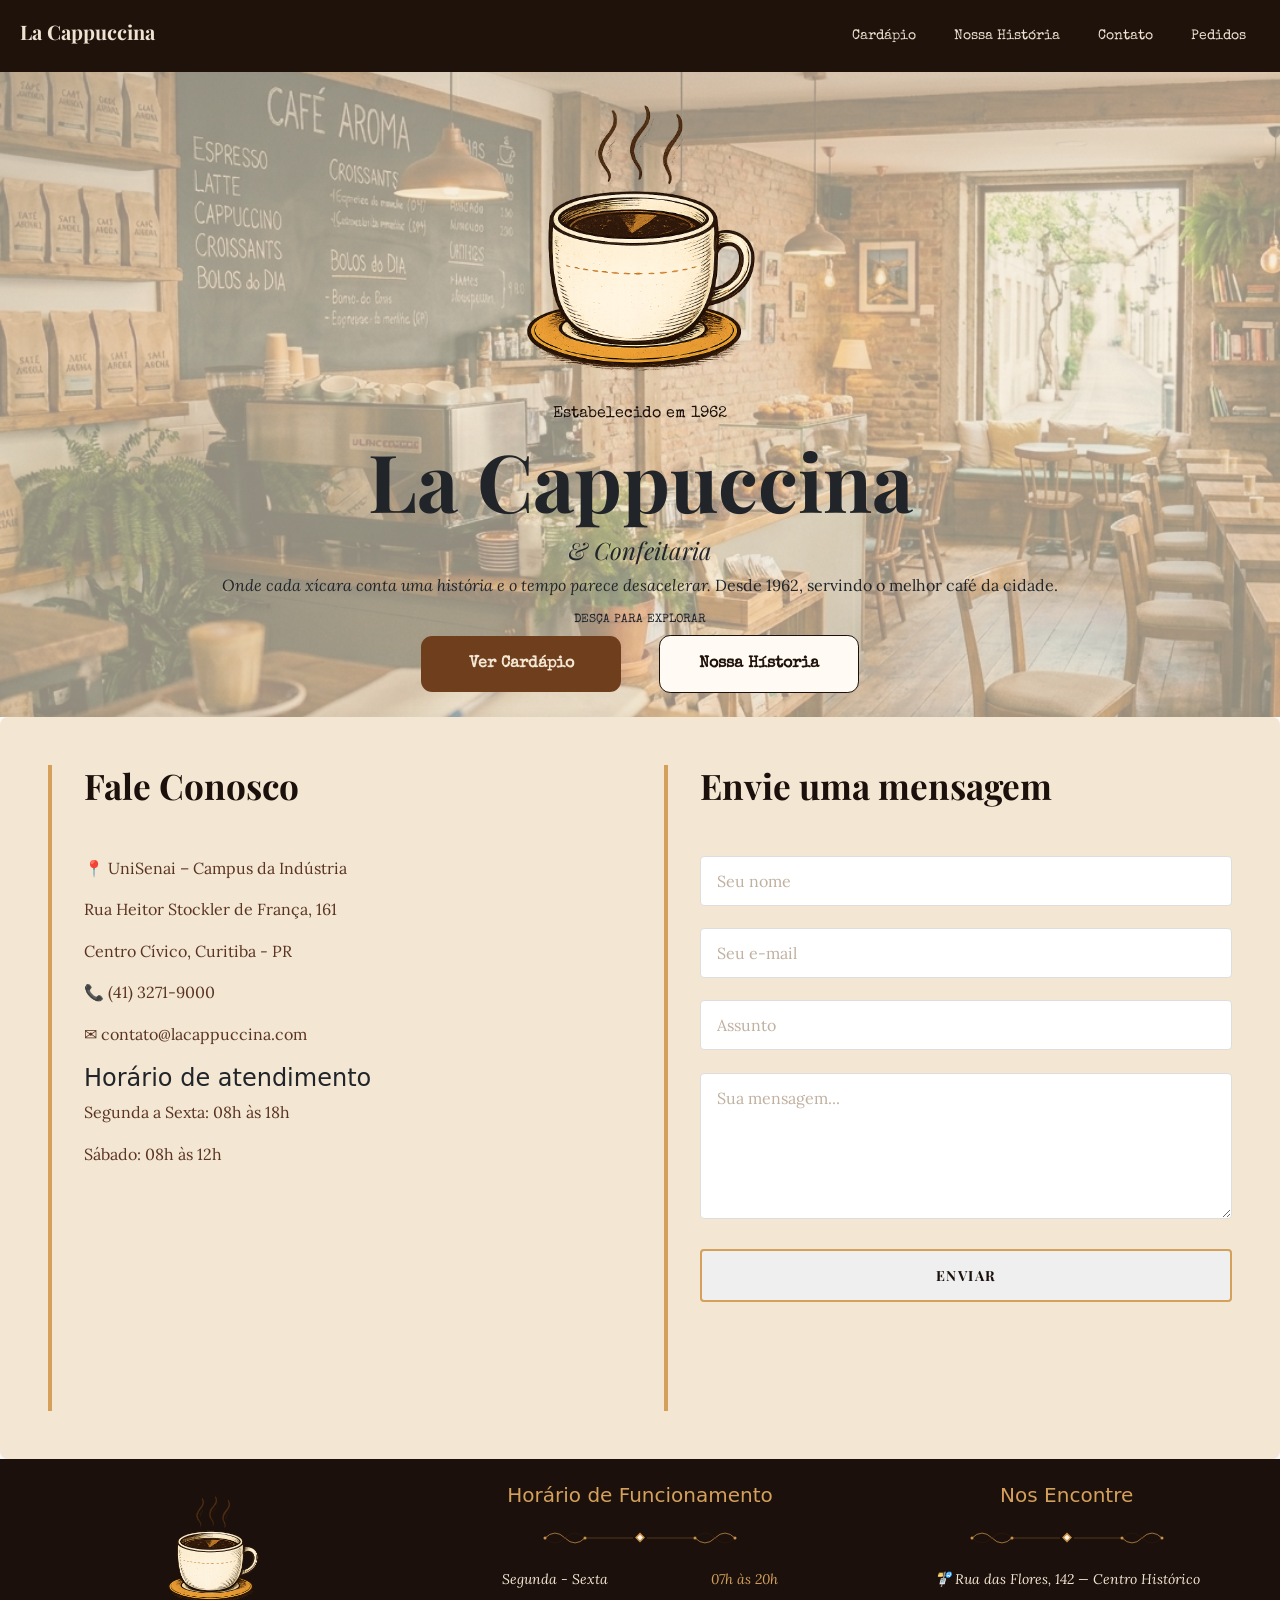
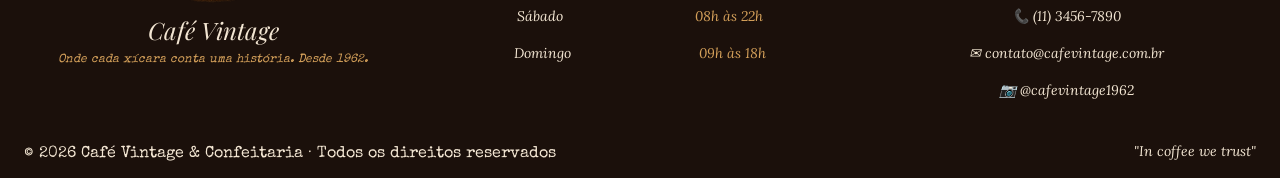
==== commit df6f8b52: "Refactor navigation to use hamburger menu for better mobile responsiveness and update script paths" ====
--- a/pages/contato.html
+++ b/pages/contato.html
@@ -18,12 +18,20 @@
 <body>
     <header>
         <h3>La Cappuccina</h3>
-        <nav>
-            <a href="../index.html">Cardápio</a>
-            <a href="./historia.html">Nossa História</a>
-            <a href="./contato.html" class="nav-link-container">Contato</a>
-            <a href="./pedidos.html">Pedidos</a>
-        </nav>
+        <div class="menu-hamburguer">
+            <input id="menu-toggle" type="checkbox" class="menu-toggle">
+            <label for="menu-toggle" class="menu-icon">
+                <div class="linha"></div>
+                <div class="linha"></div>
+                <div class="linha"></div>
+            </label>
+            <nav class="nav-links">
+                <a href="../index.html">Cardápio</a>
+                <a href="./historia.html">Nossa História</a>
+                <a href="./contato.html" class="nav-link-container">Contato</a>
+                <a href="./pedidos.html">Pedidos</a>
+            </nav>
+        </div>
     </header>
     <main>
         <div class="banner principal">
@@ -114,7 +122,7 @@
                 <p>"In coffee we trust"</p>
             </section>
         </footer>
-        <script src="./javascript/icons.js"></script>
+        <script src="../javascript/icons.js"></script>
 </body>
 
 </html>
--- a/style.css
+++ b/style.css
@@ -46,7 +46,8 @@
     box-sizing: border-box;
 }
 
-html, body {
+html,
+body {
     width: 100%;
     margin: 0;
     padding: 0;
@@ -113,12 +114,14 @@
     font-weight: var(--fw-regular);
     color: var(--cafe-300);
 }
-.img-fluid{
+
+.img-fluid {
     display: flex;
     margin: 0 auto;
     max-width: 500px;
     max-height: 333px;
 }
+
 .principal {
     background: fixed;
     text-align: center;
@@ -145,10 +148,10 @@
 .principal button:hover {
     transform: translateY(-3px);
     box-shadow: rgba(0, 0, 0, 0.25) 0px 54px 55px,
-                rgba(0, 0, 0, 0.12) 0px -12px 30px,
-                rgba(0, 0, 0, 0.12) 0px 4px 6px,
-                rgba(0, 0, 0, 0.17) 0px 12px 13px,
-                rgba(0, 0, 0, 0.09) 0px -3px 5px;
+        rgba(0, 0, 0, 0.12) 0px -12px 30px,
+        rgba(0, 0, 0, 0.12) 0px 4px 6px,
+        rgba(0, 0, 0, 0.17) 0px 12px 13px,
+        rgba(0, 0, 0, 0.09) 0px -3px 5px;
 }
 
 .principal button a {
@@ -205,9 +208,9 @@
     text-align: center;
 }
 
-.cardapio > h2,
-.historia > h2,
-.comentario > h2 {
+.cardapio>h2,
+.historia>h2,
+.comentario>h2 {
     font-family: var(--ff-titulo);
     font-size: var(--fs-3xl);
     font-weight: var(--fw-bold);
@@ -276,7 +279,7 @@
 }
 
 .finalizar-compra button:hover {
-    box-shadow: 0 10px 20px rgba(0,0,0,.2);
+    box-shadow: 0 10px 20px rgba(0, 0, 0, .2);
 }
 
 .carrinho {
@@ -346,15 +349,16 @@
 
 #finalizar:hover {
     transform: translateY(-3px);
-    box-shadow: 0 10px 20px rgba(0,0,0,.2);
-}
-.cardapio-lista{
+    box-shadow: 0 10px 20px rgba(0, 0, 0, .2);
+}
+
+.cardapio-lista {
     list-style: none;
     padding: 0;
     margin: 0;
 }
 
-.cardapio-lista li p{
+.cardapio-lista li p {
     font-family: var(--ff-texto);
     font-size: var(--fs-sm);
     color: var(--mogno-900);
@@ -822,7 +826,7 @@
     background: #fff;
     border-radius: 14px;
     padding: 1.5rem;
-    box-shadow: 0 10px 25px rgba(0,0,0,.12);
+    box-shadow: 0 10px 25px rgba(0, 0, 0, .12);
     border-left: 5px solid var(--ambar-400);
     display: flex;
     flex-direction: column;
@@ -909,16 +913,18 @@
     background: #8f2c2c;
 }
 
-.menu-hamburguer{
+.menu-hamburguer {
     display: flex;
     align-items: center;
     gap: 1rem;
     position: relative;
     z-index: 5;
 }
-.menu-toggle{
+
+.menu-toggle {
     display: none;
 }
+
 .menu-icon {
     display: none;
     flex-direction: column;
@@ -927,22 +933,47 @@
     height: 30px;
     cursor: pointer;
 }
-.linha{
-        width: 100%;
-        height: 4px;
-        background-color: var(--linho-100);
-        border-radius: 2px;
-        transition: transform 0.25s ease, opacity 0.25s ease;
-    }
-    #menu-toggle:checked + .menu-icon .linha:nth-child(1){
-        transform: rotate(-45deg) translate(-2px, 8px);
-    }
-    #menu-toggle:checked + .menu-icon .linha:nth-child(2){
-        opacity: 0;
-        transform: translateX(-20px);
-    }
-    #menu-toggle:checked + .menu-icon .linha:nth-child(3){
-        transform: rotate(45deg) translate(-2px, -8px);
+
+.linha {
+    width: 100%;
+    height: 4px;
+    background-color: var(--linho-100);
+    border-radius: 2px;
+    transition: transform 0.25s ease, opacity 0.25s ease;
+    transform-origin: center;
+}
+
+#menu-toggle:checked+.menu-icon .linha:nth-child(1) {
+    transform: translateY(8px) rotate(-45deg);
+}
+
+#menu-toggle:checked+.menu-icon .linha:nth-child(2) {
+    opacity: 0;
+    transform: translateX(-20px);
+}
+
+#menu-toggle:checked+.menu-icon .linha:nth-child(3) {
+    transform: translateY(-12px) rotate(45deg);
+}
+
+@media (max-width: 782px) {
+    .menu-icon {
+        display: flex;
+    }
+    .principal, .painel{
+        margin-top: 60px;
+    }
+    
+    header{
+        position: fixed;
+        top: 0;
+        left: 0;
+        right: 0;
+        background-color: var(--mogno-800);
+        z-index: 1000;
+    }
+    .nav-links {
+        display: none;
         flex-direction: column;
         gap: 10px;
         position: absolute;
@@ -950,18 +981,22 @@
         align-items: flex-end;
         right: -20px;
         height: 100vh;
-        width: 200px;
+        width: 300px;
         background-color: var(--mogno-800);
         padding: 10px;
         border-radius: 8px;
-    }
-    .nav-links a{
+        transition: all 0.3s ease;
+    }
+
+    .nav-links a {
         padding: 24px;
     }
-    .menu-toggle:checked ~ .nav-links {
+
+    .menu-toggle:checked~.nav-links {
         display: flex;
         
     }
+
     .historia .card {
         width: 100%;
     }
@@ -973,16 +1008,19 @@
     .historia::before {
         display: none;
     }
+
     .banner h1 {
         font-size: var(--fs-3xl);
     }
-    .cardapio-lista li{
+
+    .cardapio-lista li {
         display: flex;
         flex-direction: column;
         gap: 4px;
     }
-    .contato{
+
+    .contato {
         flex-direction: column;
         gap: 2rem;
     }
-}
+}
